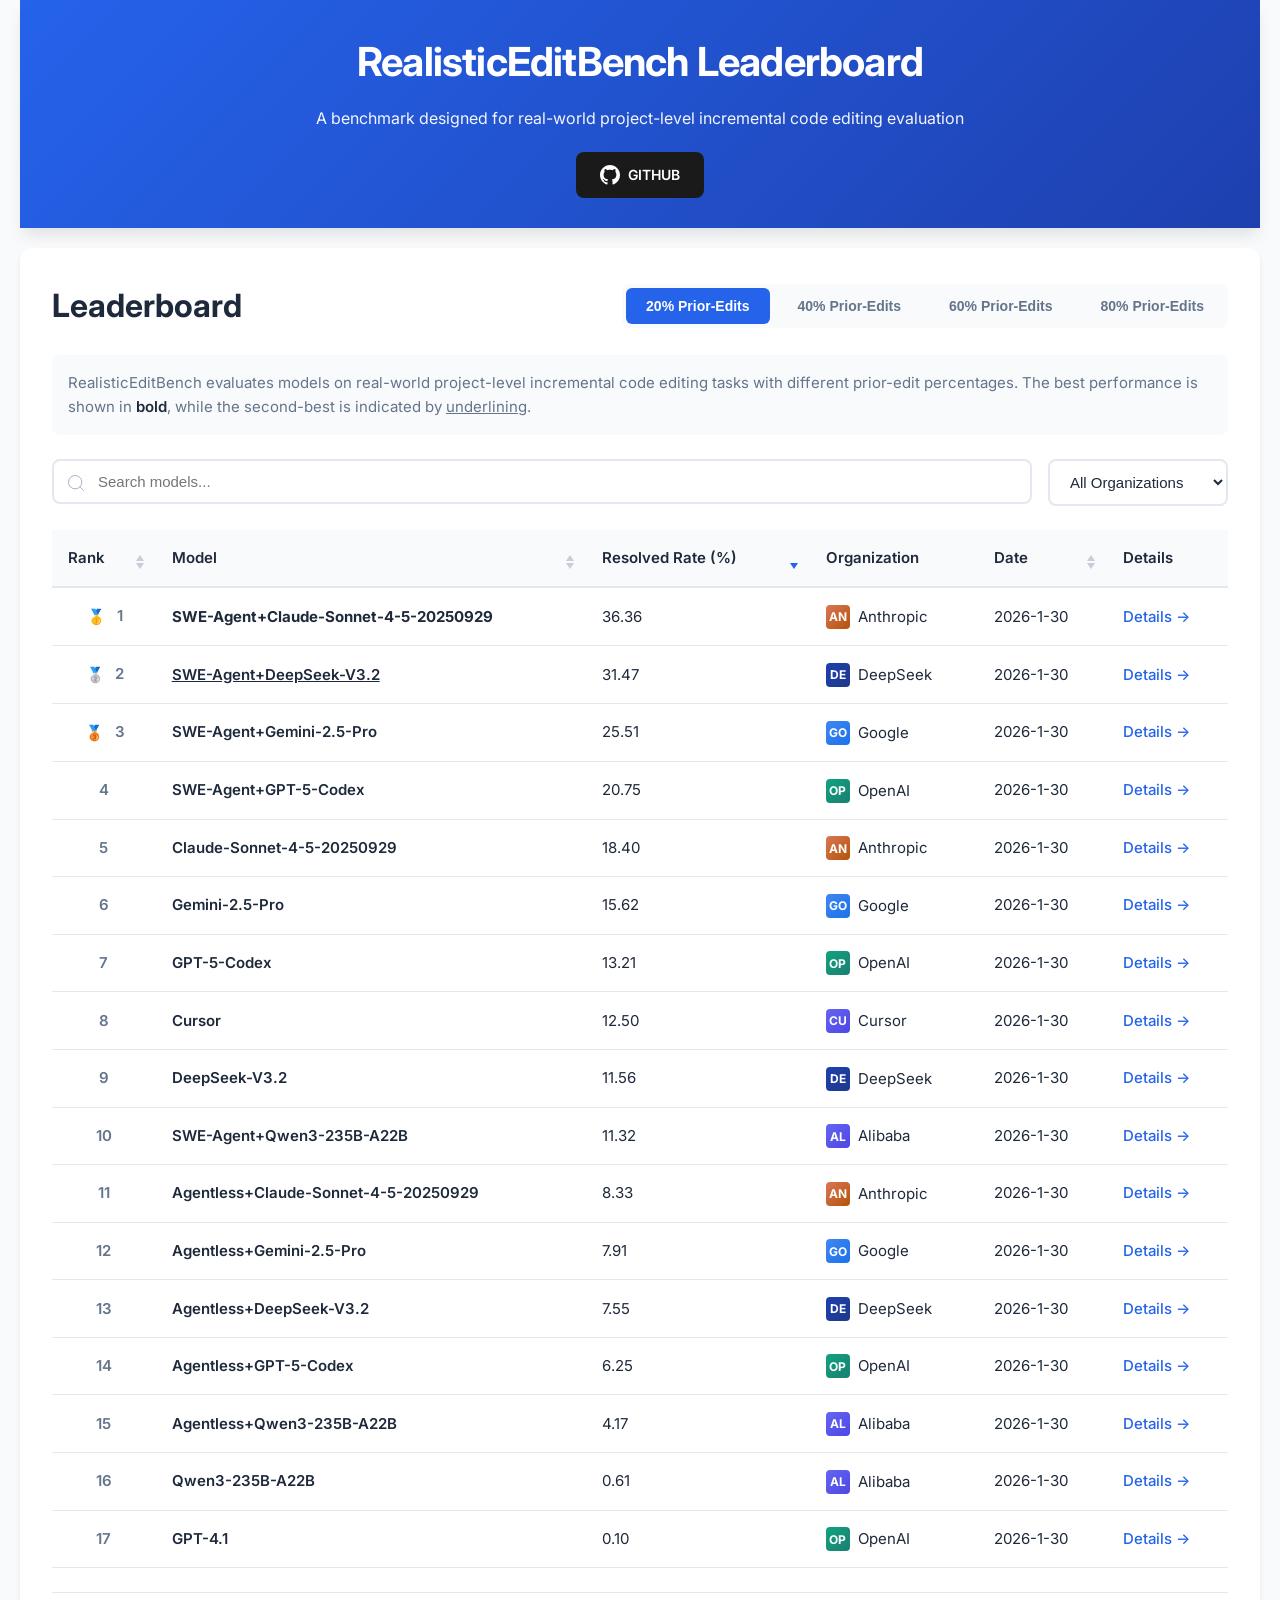
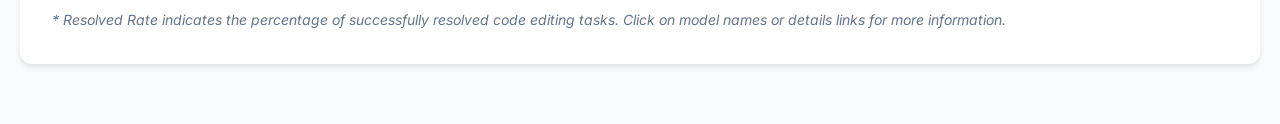
==== index.html @ db82fdba "Add initial implementation of RealisticEditBench Leaderboard - Created `data.js` for leaderboard dat" ====
<!DOCTYPE html>
<html lang="en">
<head>
    <meta charset="UTF-8">
    <meta name="viewport" content="width=device-width, initial-scale=1.0">
    <title>RealisticEditBench Leaderboard</title>
    <link rel="stylesheet" href="styles.css">
    <link rel="preconnect" href="https://fonts.googleapis.com">
    <link rel="preconnect" href="https://fonts.gstatic.com" crossorigin>
    <link href="https://fonts.googleapis.com/css2?family=Inter:wght@400;500;600;700&display=swap" rel="stylesheet">
</head>
<body>
    <div class="container">
        <!-- Header Section -->
        <header class="header">
            <div class="header-content">
                <h1 class="title">RealisticEditBench Leaderboard</h1>
                <p class="subtitle">A benchmark designed for real-world project-level incremental code editing evaluation</p>
                <div class="header-buttons">
                    <a href="https://github.com/realisticeditbench" target="_blank" class="btn btn-github">
                        <svg width="20" height="20" viewBox="0 0 24 24" fill="currentColor">
                            <path d="M12 0c-6.626 0-12 5.373-12 12 0 5.302 3.438 9.8 8.207 11.387.599.111.793-.261.793-.577v-2.234c-3.338.726-4.033-1.416-4.033-1.416-.546-1.387-1.333-1.756-1.333-1.756-1.089-.745.083-.729.083-.729 1.205.084 1.839 1.237 1.839 1.237 1.07 1.834 2.807 1.304 3.492.997.107-.775.418-1.305.762-1.604-2.665-.305-5.467-1.334-5.467-5.931 0-1.311.469-2.381 1.236-3.221-.124-.303-.535-1.524.117-3.176 0 0 1.008-.322 3.301 1.23.957-.266 1.983-.399 3.003-.404 1.02.005 2.047.138 3.006.404 2.291-1.552 3.297-1.23 3.297-1.23.653 1.653.242 2.874.118 3.176.77.84 1.235 1.911 1.235 3.221 0 4.609-2.807 5.624-5.479 5.921.43.372.823 1.102.823 2.222v3.293c0 .319.192.694.801.576 4.765-1.589 8.199-6.086 8.199-11.386 0-6.627-5.373-12-12-12z"/>
                        </svg>
                        GITHUB
                    </a>
                </div>
            </div>
        </header>

        <!-- Main Content -->
        <main class="main-content">
            <div class="leaderboard-container">
                <div class="leaderboard-header">
                    <h2>Leaderboard</h2>
                    <div class="tabs">
                        <button class="tab-btn active" data-tab="20">20% Prior-Edits</button>
                        <button class="tab-btn" data-tab="40">40% Prior-Edits</button>
                        <button class="tab-btn" data-tab="60">60% Prior-Edits</button>
                        <button class="tab-btn" data-tab="80">80% Prior-Edits</button>
                    </div>
                </div>

                <div class="leaderboard-description">
                    <p>RealisticEditBench evaluates models on real-world project-level incremental code editing tasks with different prior-edit percentages. The best performance is shown in <strong>bold</strong>, while the second-best is indicated by <u>underlining</u>.</p>
                </div>

                <div class="controls">
                    <div class="search-box">
                        <input type="text" id="searchInput" placeholder="Search models...">
                        <svg width="20" height="20" viewBox="0 0 24 24" fill="none" stroke="currentColor">
                            <circle cx="11" cy="11" r="8"></circle>
                            <path d="m21 21-4.35-4.35"></path>
                        </svg>
                    </div>
                    <div class="filter-box">
                        <select id="orgFilter">
                            <option value="all">All Organizations</option>
                        </select>
                    </div>
                </div>

                <div class="table-container">
                    <table id="leaderboardTable" class="leaderboard-table">
                        <thead>
                            <tr>
                                <th class="sortable" data-sort="rank">
                                    Rank
                                    <span class="sort-icon"></span>
                                </th>
                                <th class="sortable" data-sort="model">
                                    Model
                                    <span class="sort-icon"></span>
                                </th>
                                <th class="sortable" data-sort="resolvedRate">
                                    Resolved Rate (%)
                                    <span class="sort-icon"></span>
                                </th>
                                <th>Organization</th>
                                <th class="sortable" data-sort="date">
                                    Date
                                    <span class="sort-icon"></span>
                                </th>
                                <th>Details</th>
                            </tr>
                        </thead>
                        <tbody id="tableBody">
                            <!-- Data will be populated by JavaScript -->
                        </tbody>
                    </table>
                </div>

                <div class="table-footer">
                    <p class="note">* Resolved Rate indicates the percentage of successfully resolved code editing tasks. Click on model names or details links for more information.</p>
                </div>
            </div>
        </main>
    </div>

    <script src="data.js"></script>
    <script src="script.js"></script>
</body>
</html>
---- styles.css ----
/* Reset and Base Styles */
* {
    margin: 0;
    padding: 0;
    box-sizing: border-box;
}

:root {
    --primary-blue: #2563eb;
    --primary-blue-dark: #1e40af;
    --secondary-blue: #3b82f6;
    --bg-light: #f8fafc;
    --bg-white: #ffffff;
    --text-primary: #1e293b;
    --text-secondary: #64748b;
    --text-muted: #94a3b8;
    --border-color: #e2e8f0;
    --success-color: #10b981;
    --warning-color: #f59e0b;
    --error-color: #ef4444;
    --shadow-sm: 0 1px 2px 0 rgba(0, 0, 0, 0.05);
    --shadow-md: 0 4px 6px -1px rgba(0, 0, 0, 0.1);
    --shadow-lg: 0 10px 15px -3px rgba(0, 0, 0, 0.1);
}

body {
    font-family: 'Inter', -apple-system, BlinkMacSystemFont, 'Segoe UI', Roboto, sans-serif;
    background-color: var(--bg-light);
    color: var(--text-primary);
    line-height: 1.6;
    -webkit-font-smoothing: antialiased;
    -moz-osx-font-smoothing: grayscale;
}

.container {
    max-width: 1400px;
    margin: 0 auto;
    padding: 0 20px;
}

/* Header Styles */
.header {
    background: linear-gradient(135deg, var(--primary-blue) 0%, var(--primary-blue-dark) 100%);
    color: white;
    padding: 30px 0;
    margin-bottom: 20px;
    box-shadow: var(--shadow-lg);
}

.header-content {
    max-width: 1200px;
    margin: 0 auto;
    padding: 0 20px;
    text-align: center;
}

.title {
    font-size: 2.5rem;
    font-weight: 700;
    margin-bottom: 12px;
    letter-spacing: -0.02em;
}

.subtitle {
    font-size: 1rem;
    opacity: 0.95;
    margin-bottom: 20px;
    font-weight: 400;
}

.header-buttons {
    display: flex;
    gap: 16px;
    justify-content: center;
    flex-wrap: wrap;
}

.btn {
    display: inline-flex;
    align-items: center;
    gap: 8px;
    padding: 12px 24px;
    border-radius: 8px;
    text-decoration: none;
    font-weight: 600;
    font-size: 0.875rem;
    transition: all 0.2s;
    border: none;
    cursor: pointer;
}

.btn-github {
    background-color: #1a1a1a;
    color: white;
}

.btn-github:hover {
    background-color: #2d2d2d;
    transform: translateY(-2px);
    box-shadow: var(--shadow-md);
}

.btn-arxiv {
    background-color: #b31b1b;
    color: white;
}

.btn-arxiv:hover {
    background-color: #c92a2a;
    transform: translateY(-2px);
    box-shadow: var(--shadow-md);
}

.btn-huggingface {
    background-color: #ffd21e;
    color: #1a1a1a;
}

.btn-huggingface:hover {
    background-color: #ffd93d;
    transform: translateY(-2px);
    box-shadow: var(--shadow-md);
}

/* Main Content */
.main-content {
    /* max-width: 1200px; */
    margin: 0 auto;
    padding-bottom: 60px;
}

.leaderboard-container {
    background: var(--bg-white);
    border-radius: 12px;
    padding: 32px;
    box-shadow: var(--shadow-md);
}

.leaderboard-header {
    display: flex;
    justify-content: space-between;
    align-items: center;
    margin-bottom: 24px;
    flex-wrap: wrap;
    gap: 16px;
}

.leaderboard-header h2 {
    font-size: 2rem;
    font-weight: 700;
    color: var(--text-primary);
}

.tabs {
    display: flex;
    gap: 8px;
    background-color: var(--bg-light);
    padding: 4px;
    border-radius: 8px;
}

.tab-btn {
    padding: 10px 20px;
    border: none;
    background: transparent;
    color: var(--text-secondary);
    font-weight: 600;
    font-size: 0.875rem;
    border-radius: 6px;
    cursor: pointer;
    transition: all 0.2s;
}

.tab-btn:hover {
    color: var(--text-primary);
    background-color: rgba(37, 99, 235, 0.1);
}

.tab-btn.active {
    background-color: var(--primary-blue);
    color: white;
}

.leaderboard-description {
    margin-bottom: 24px;
    padding: 16px;
    background-color: var(--bg-light);
    border-radius: 8px;
    color: var(--text-secondary);
    font-size: 0.9375rem;
}

.leaderboard-description strong {
    color: var(--text-primary);
    font-weight: 600;
}

.leaderboard-description u {
    text-decoration: underline;
    text-decoration-color: var(--text-secondary);
}

/* Controls */
.controls {
    display: flex;
    gap: 16px;
    margin-bottom: 24px;
    flex-wrap: wrap;
}

.search-box {
    flex: 1;
    min-width: 200px;
    position: relative;
}

.search-box input {
    width: 100%;
    padding: 12px 16px 12px 44px;
    border: 2px solid var(--border-color);
    border-radius: 8px;
    font-size: 0.9375rem;
    transition: all 0.2s;
}

.search-box input:focus {
    outline: none;
    border-color: var(--primary-blue);
    box-shadow: 0 0 0 3px rgba(37, 99, 235, 0.1);
}

.search-box svg {
    position: absolute;
    left: 14px;
    top: 50%;
    transform: translateY(-50%);
    color: var(--text-muted);
    pointer-events: none;
}

.filter-box select {
    padding: 12px 16px;
    border: 2px solid var(--border-color);
    border-radius: 8px;
    font-size: 0.9375rem;
    background-color: white;
    color: var(--text-primary);
    cursor: pointer;
    transition: all 0.2s;
    min-width: 180px;
}

.filter-box select:focus {
    outline: none;
    border-color: var(--primary-blue);
    box-shadow: 0 0 0 3px rgba(37, 99, 235, 0.1);
}

/* Table Styles */
.table-container {
    overflow-x: auto;
    margin-bottom: 24px;
}

.leaderboard-table {
    width: 100%;
    border-collapse: collapse;
    font-size: 0.9375rem;
}

.leaderboard-table thead {
    background-color: var(--bg-light);
}

.leaderboard-table th {
    padding: 16px;
    text-align: left;
    font-weight: 600;
    color: var(--text-primary);
    border-bottom: 2px solid var(--border-color);
    white-space: nowrap;
}

.leaderboard-table th.sortable {
    cursor: pointer;
    user-select: none;
    position: relative;
    padding-right: 32px;
}

.leaderboard-table th.sortable:hover {
    background-color: rgba(37, 99, 235, 0.05);
}

.sort-icon {
    position: absolute;
    right: 12px;
    top: 50%;
    transform: translateY(-50%);
    width: 0;
    height: 0;
    border-left: 4px solid transparent;
    border-right: 4px solid transparent;
    border-bottom: 6px solid var(--text-muted);
    opacity: 0.5;
}

.sort-icon::after {
    content: '';
    position: absolute;
    top: 8px;
    left: -4px;
    width: 0;
    height: 0;
    border-left: 4px solid transparent;
    border-right: 4px solid transparent;
    border-top: 6px solid var(--text-muted);
}

.sort-icon.asc {
    border-bottom-color: var(--primary-blue);
    opacity: 1;
}

.sort-icon.asc::after {
    opacity: 0.3;
}

.sort-icon.desc {
    border-top-color: var(--primary-blue);
    opacity: 1;
}

.sort-icon.desc {
    border-bottom-color: transparent;
}

.sort-icon.desc::after {
    border-top-color: var(--primary-blue);
    opacity: 1;
}

.leaderboard-table tbody tr {
    border-bottom: 1px solid var(--border-color);
    transition: background-color 0.2s;
}

.leaderboard-table tbody tr:hover {
    background-color: var(--bg-light);
}

.leaderboard-table td {
    padding: 16px;
    color: var(--text-primary);
}

.leaderboard-table td.rank-cell {
    font-weight: 600;
    color: var(--text-secondary);
    text-align: center;
}

.rank-medal {
    display: inline-block;
    width: 24px;
    height: 24px;
    margin-right: 8px;
    vertical-align: middle;
}

.rank-medal.gold {
    color: #fbbf24;
}

.rank-medal.silver {
    color: #9ca3af;
}

.rank-medal.bronze {
    color: #d97706;
}

.verified-badge {
    display: inline-block;
    width: 16px;
    height: 16px;
    margin-left: 8px;
    vertical-align: middle;
    color: var(--success-color);
}

.model-name {
    font-weight: 600;
    color: var(--text-primary);
}

.model-name.best {
    font-weight: 700;
}

.model-name.second-best {
    text-decoration: underline;
    text-decoration-color: var(--text-primary);
}

.org-logo {
    display: inline-flex;
    align-items: center;
    gap: 8px;
}

.org-icon {
    width: 24px;
    height: 24px;
    border-radius: 4px;
    display: inline-flex;
    align-items: center;
    justify-content: center;
    font-weight: 700;
    font-size: 0.75rem;
    color: white;
}

.org-icon.openai {
    background: linear-gradient(135deg, #10a37f 0%, #1a7f72 100%);
}

.org-icon.anthropic {
    background: linear-gradient(135deg, #d97757 0%, #b45309 100%);
}

.org-icon.google {
    background: linear-gradient(135deg, #4285f4 0%, #1a73e8 100%);
}

.org-icon.meta {
    background: linear-gradient(135deg, #1877f2 0%, #0d47a1 100%);
}

.org-icon.deepseek {
    background: linear-gradient(135deg, #1e40af 0%, #1e3a8a 100%);
}

.org-icon.other {
    background: linear-gradient(135deg, #6366f1 0%, #4f46e5 100%);
}

.details-link {
    color: var(--primary-blue);
    text-decoration: none;
    font-weight: 500;
    transition: color 0.2s;
}

.details-link:hover {
    color: var(--primary-blue-dark);
    text-decoration: underline;
}

.table-footer {
    margin-top: 24px;
    padding-top: 16px;
    border-top: 1px solid var(--border-color);
}

.note {
    font-size: 0.875rem;
    color: var(--text-secondary);
    font-style: italic;
}

/* Responsive Design */
@media (max-width: 768px) {
    .title {
        font-size: 2rem;
    }

    .subtitle {
        font-size: 0.9375rem;
    }

    .leaderboard-container {
        padding: 20px;
    }

    .leaderboard-header {
        flex-direction: column;
        align-items: flex-start;
    }

    .tabs {
        width: 100%;
    }

    .tab-btn {
        flex: 1;
    }

    .controls {
        flex-direction: column;
    }

    .search-box,
    .filter-box {
        width: 100%;
    }

    .leaderboard-table {
        font-size: 0.875rem;
    }

    .leaderboard-table th,
    .leaderboard-table td {
        padding: 12px 8px;
    }
}

/* Loading State */
.loading {
    text-align: center;
    padding: 40px;
    color: var(--text-secondary);
}

/* Empty State */
.empty-state {
    text-align: center;
    padding: 60px 20px;
    color: var(--text-secondary);
}

.empty-state svg {
    width: 64px;
    height: 64px;
    margin-bottom: 16px;
    opacity: 0.5;
}
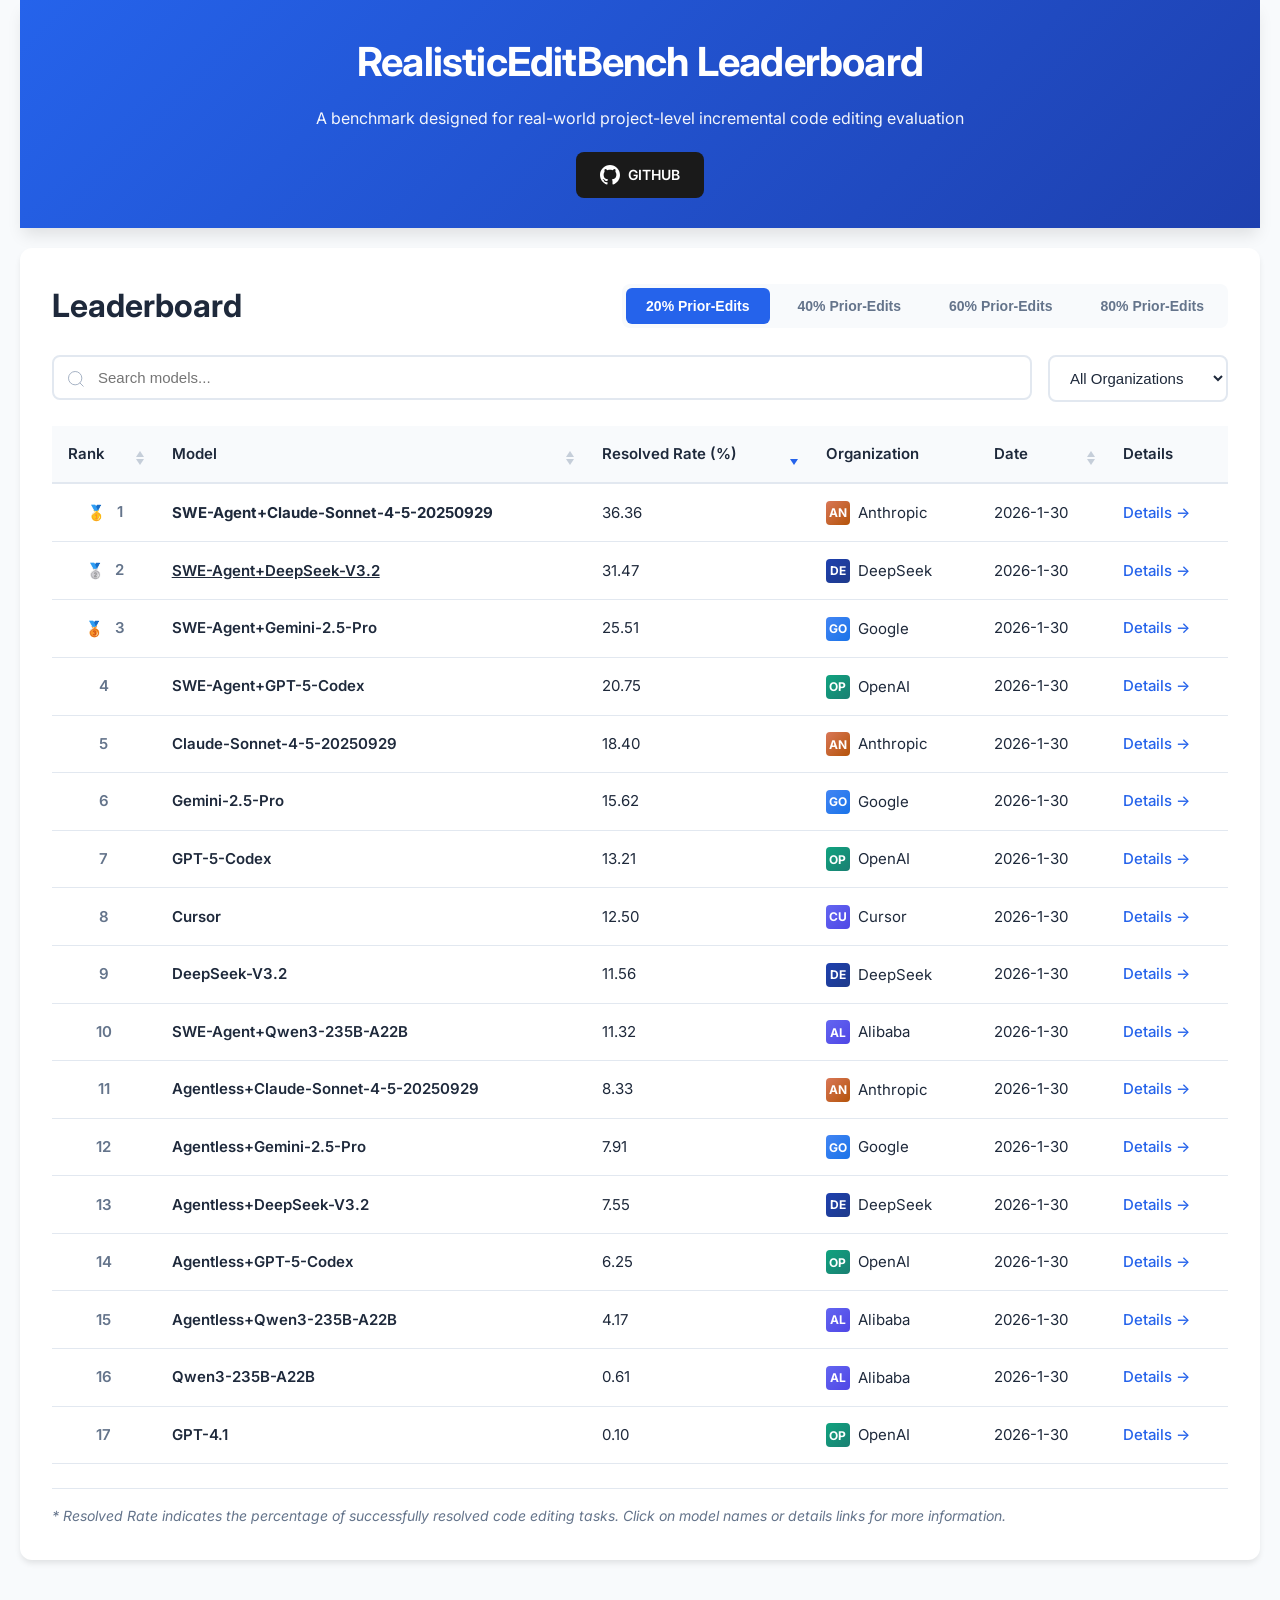
==== commit b8884671: "Update GitHub link" ====
--- a/index.html
+++ b/index.html
@@ -17,7 +17,7 @@
                 <h1 class="title">RealisticEditBench Leaderboard</h1>
                 <p class="subtitle">A benchmark designed for real-world project-level incremental code editing evaluation</p>
                 <div class="header-buttons">
-                    <a href="https://github.com/realisticeditbench" target="_blank" class="btn btn-github">
+                    <a href="https://github.com/Anonymity-hub/RealisticEditBench" target="_blank" class="btn btn-github">
                         <svg width="20" height="20" viewBox="0 0 24 24" fill="currentColor">
                             <path d="M12 0c-6.626 0-12 5.373-12 12 0 5.302 3.438 9.8 8.207 11.387.599.111.793-.261.793-.577v-2.234c-3.338.726-4.033-1.416-4.033-1.416-.546-1.387-1.333-1.756-1.333-1.756-1.089-.745.083-.729.083-.729 1.205.084 1.839 1.237 1.839 1.237 1.07 1.834 2.807 1.304 3.492.997.107-.775.418-1.305.762-1.604-2.665-.305-5.467-1.334-5.467-5.931 0-1.311.469-2.381 1.236-3.221-.124-.303-.535-1.524.117-3.176 0 0 1.008-.322 3.301 1.23.957-.266 1.983-.399 3.003-.404 1.02.005 2.047.138 3.006.404 2.291-1.552 3.297-1.23 3.297-1.23.653 1.653.242 2.874.118 3.176.77.84 1.235 1.911 1.235 3.221 0 4.609-2.807 5.624-5.479 5.921.43.372.823 1.102.823 2.222v3.293c0 .319.192.694.801.576 4.765-1.589 8.199-6.086 8.199-11.386 0-6.627-5.373-12-12-12z"/>
                         </svg>
@@ -40,9 +40,9 @@
                     </div>
                 </div>
 
-                <div class="leaderboard-description">
+                <!-- <div class="leaderboard-description">
                     <p>RealisticEditBench evaluates models on real-world project-level incremental code editing tasks with different prior-edit percentages. The best performance is shown in <strong>bold</strong>, while the second-best is indicated by <u>underlining</u>.</p>
-                </div>
+                </div> -->
 
                 <div class="controls">
                     <div class="search-box">
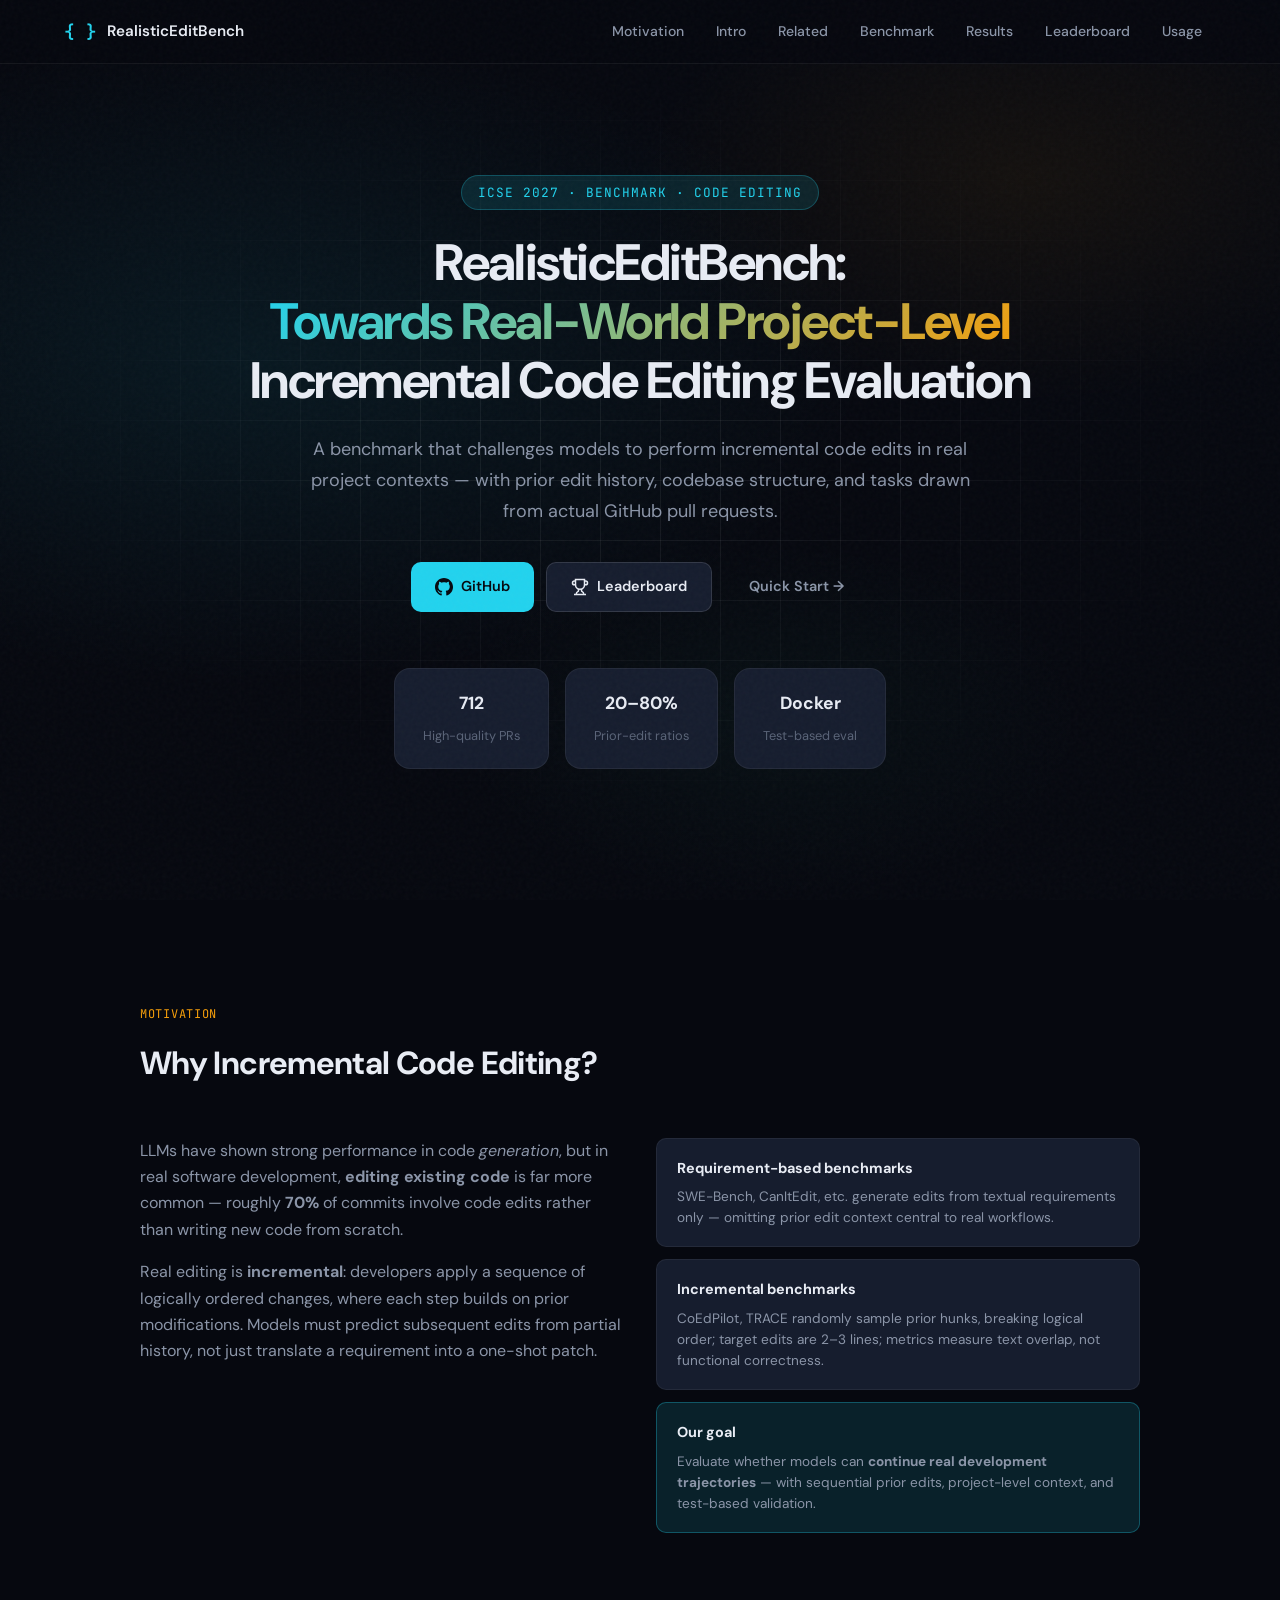
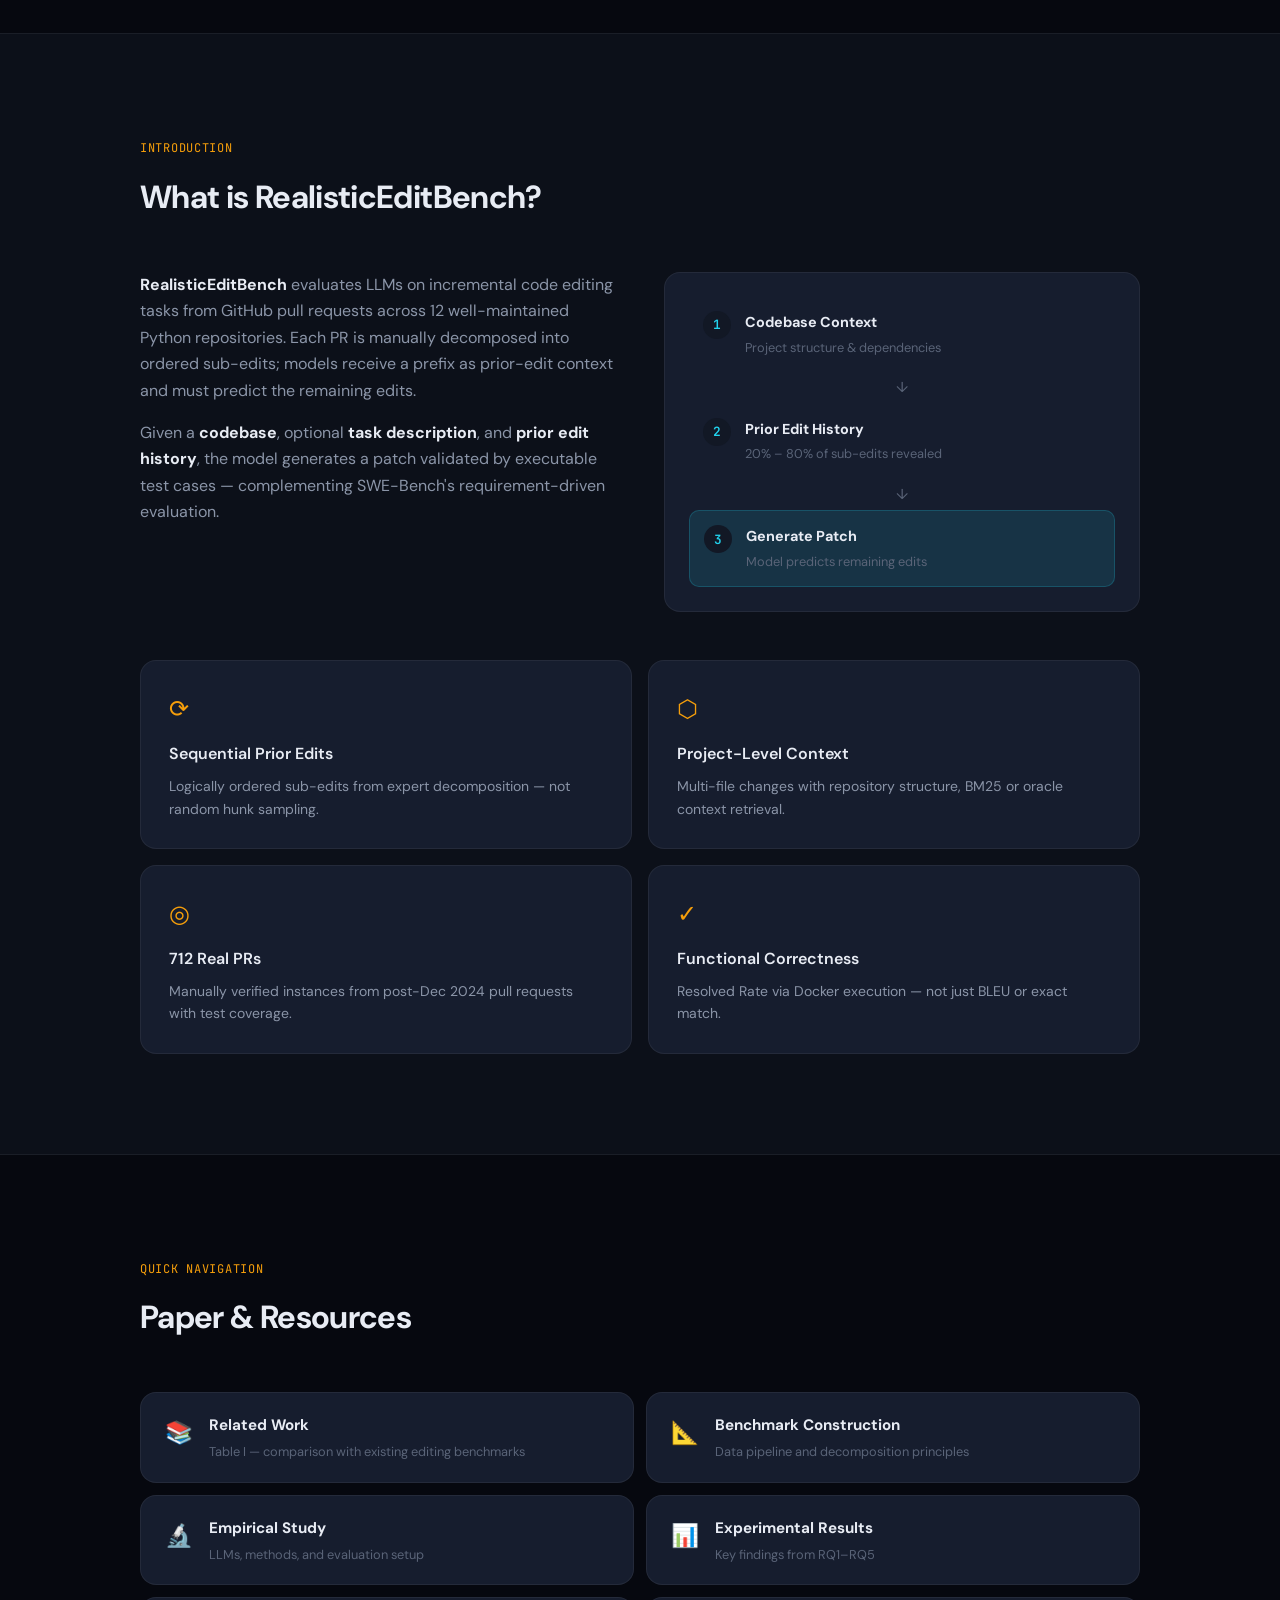
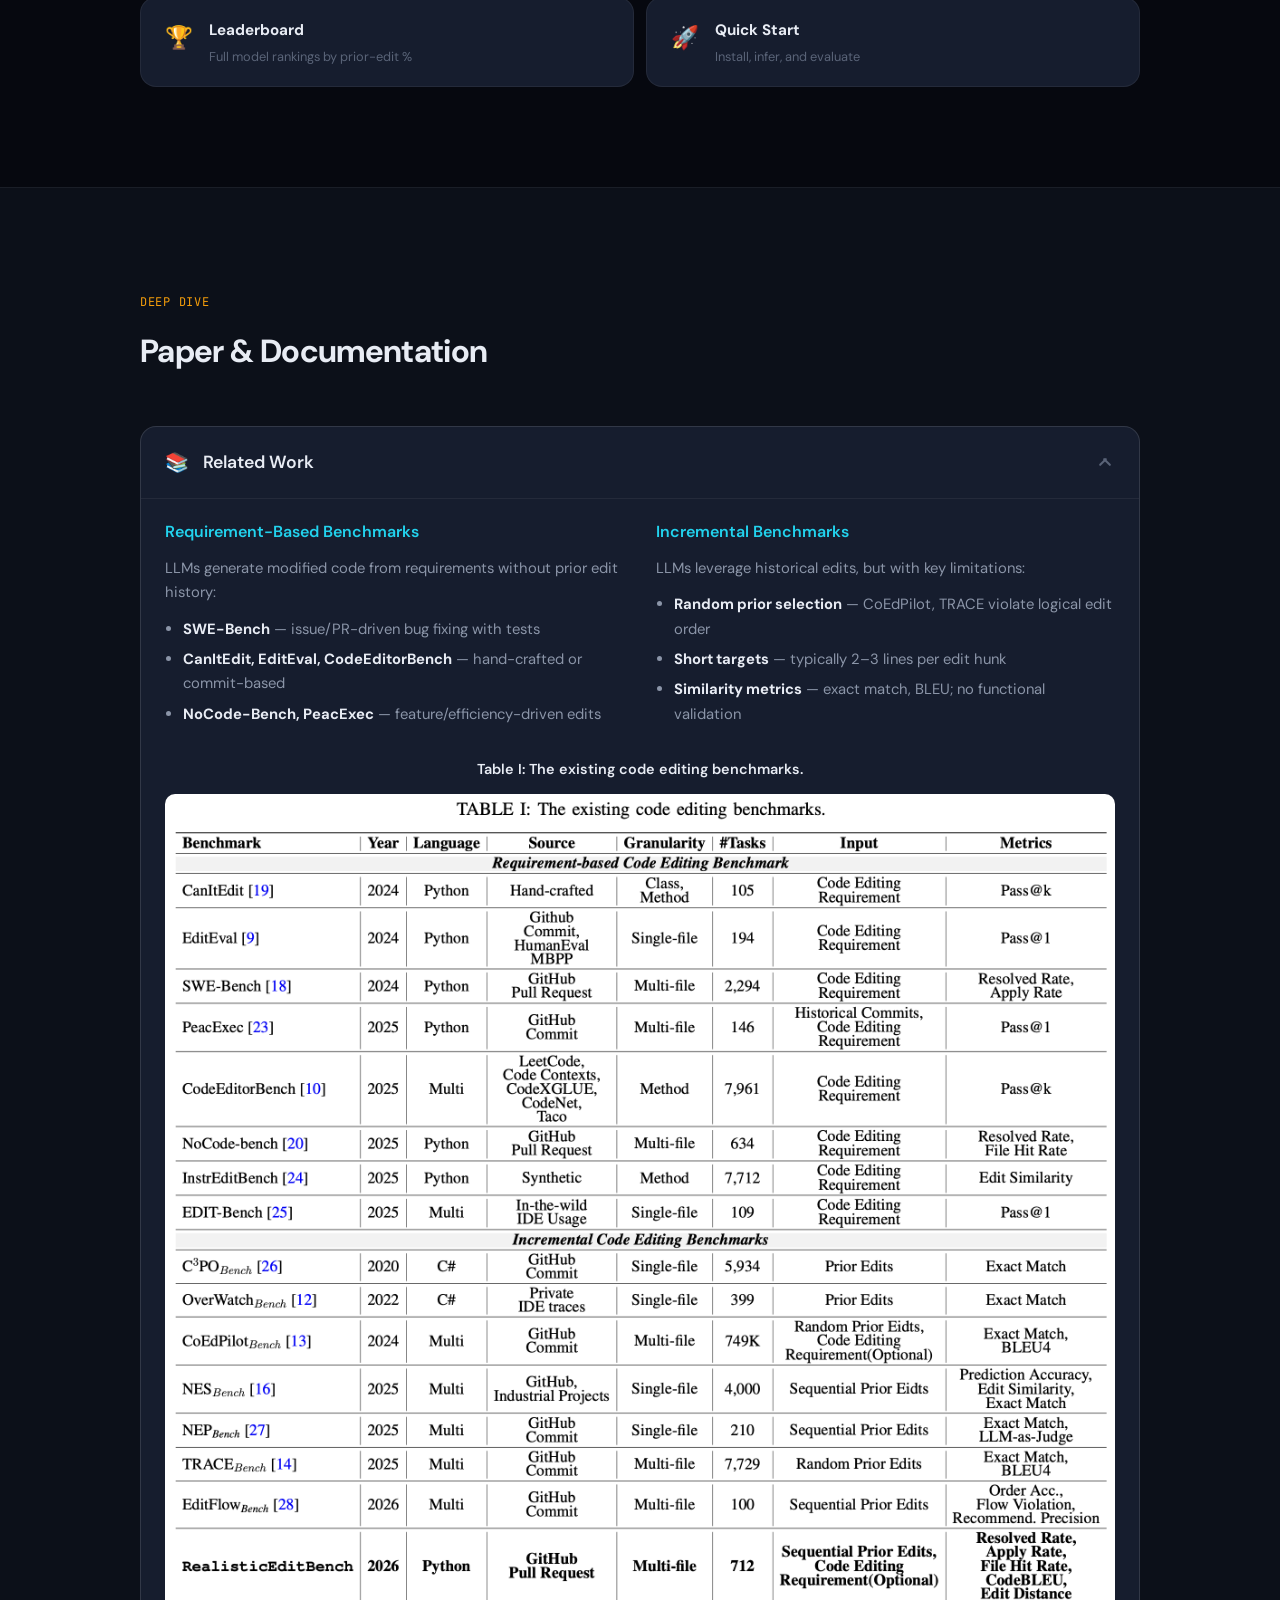
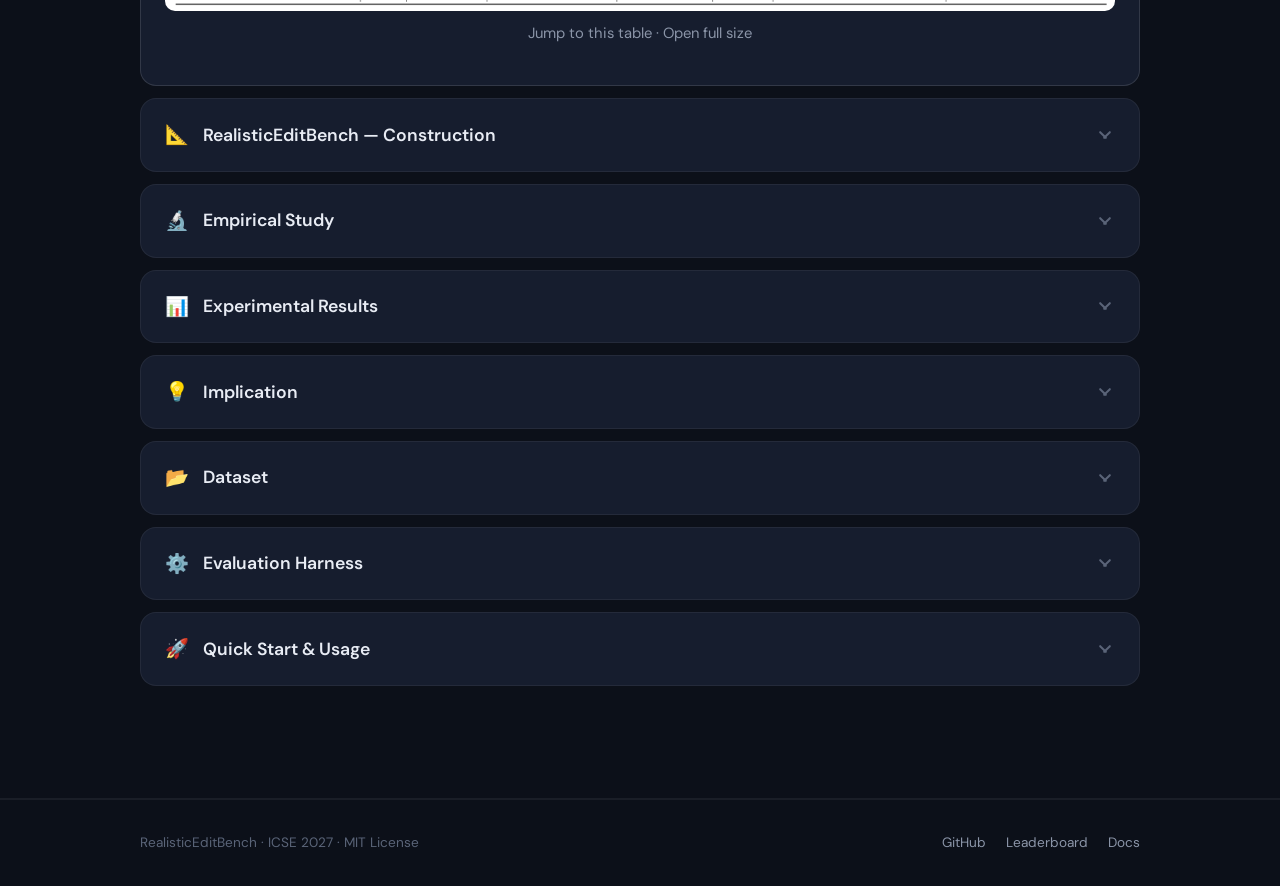
==== commit fbede566: "RealisticEditBench project website." ====
--- a/index.html
+++ b/index.html
@@ -3,100 +3,516 @@
 <head>
     <meta charset="UTF-8">
     <meta name="viewport" content="width=device-width, initial-scale=1.0">
-    <title>RealisticEditBench Leaderboard</title>
-    <link rel="stylesheet" href="styles.css">
+    <title>RealisticEditBench — Project-Level Incremental Code Editing</title>
+    <meta name="description" content="A benchmark for evaluating LLMs on real-world project-level incremental code editing tasks from GitHub pull requests.">
+    <link rel="stylesheet" href="styles.css?v=2">
     <link rel="preconnect" href="https://fonts.googleapis.com">
     <link rel="preconnect" href="https://fonts.gstatic.com" crossorigin>
-    <link href="https://fonts.googleapis.com/css2?family=Inter:wght@400;500;600;700&display=swap" rel="stylesheet">
+    <link href="https://fonts.googleapis.com/css2?family=DM+Sans:ital,opsz,wght@0,9..40,400;0,9..40,500;0,9..40,600;0,9..40,700;1,9..40,400&family=JetBrains+Mono:wght@400;500;600&display=swap" rel="stylesheet">
 </head>
 <body>
-    <div class="container">
-        <!-- Header Section -->
-        <header class="header">
-            <div class="header-content">
-                <h1 class="title">RealisticEditBench Leaderboard</h1>
-                <p class="subtitle">A benchmark designed for real-world project-level incremental code editing evaluation</p>
-                <div class="header-buttons">
-                    <a href="https://github.com/Anonymity-hub/RealisticEditBench" target="_blank" class="btn btn-github">
-                        <svg width="20" height="20" viewBox="0 0 24 24" fill="currentColor">
-                            <path d="M12 0c-6.626 0-12 5.373-12 12 0 5.302 3.438 9.8 8.207 11.387.599.111.793-.261.793-.577v-2.234c-3.338.726-4.033-1.416-4.033-1.416-.546-1.387-1.333-1.756-1.333-1.756-1.089-.745.083-.729.083-.729 1.205.084 1.839 1.237 1.839 1.237 1.07 1.834 2.807 1.304 3.492.997.107-.775.418-1.305.762-1.604-2.665-.305-5.467-1.334-5.467-5.931 0-1.311.469-2.381 1.236-3.221-.124-.303-.535-1.524.117-3.176 0 0 1.008-.322 3.301 1.23.957-.266 1.983-.399 3.003-.404 1.02.005 2.047.138 3.006.404 2.291-1.552 3.297-1.23 3.297-1.23.653 1.653.242 2.874.118 3.176.77.84 1.235 1.911 1.235 3.221 0 4.609-2.807 5.624-5.479 5.921.43.372.823 1.102.823 2.222v3.293c0 .319.192.694.801.576 4.765-1.589 8.199-6.086 8.199-11.386 0-6.627-5.373-12-12-12z"/>
-                        </svg>
-                        GITHUB
+    <div class="grain" aria-hidden="true"></div>
+
+    <nav class="site-nav" id="siteNav">
+        <div class="nav-inner">
+            <a href="#hero" class="nav-brand">
+                <span class="brand-icon">{ }</span>
+                <span class="brand-text">RealisticEditBench</span>
+            </a>
+            <button class="nav-toggle" id="navToggle" aria-label="Toggle navigation" aria-expanded="false">
+                <span></span><span></span><span></span>
+            </button>
+            <ul class="nav-links" id="navLinks">
+                <li><a href="#motivation">Motivation</a></li>
+                <li><a href="#introduction">Intro</a></li>
+                <li><a href="#related-work-table">Related</a></li>
+                <li><a href="#benchmark">Benchmark</a></li>
+                <li><a href="#results">Results</a></li>
+                <li><a href="leaderboard.html">Leaderboard</a></li>
+                <li><a href="#usage">Usage</a></li>
+            </ul>
+        </div>
+    </nav>
+
+    <header class="hero" id="hero">
+        <div class="hero-mesh" aria-hidden="true"></div>
+        <div class="hero-content">
+            <p class="hero-eyebrow">ICSE 2027 · Benchmark · Code Editing</p>
+            <h1 class="hero-title">
+                RealisticEditBench:<br>
+                <span class="hero-title-accent">Towards Real-World Project-Level</span><br>
+                Incremental Code Editing Evaluation
+            </h1>
+            <p class="hero-desc">
+                A benchmark that challenges models to perform incremental code edits
+                in real project contexts — with prior edit history, codebase structure,
+                and tasks drawn from actual GitHub pull requests.
+            </p>
+            <div class="hero-actions">
+                <a href="https://github.com/Anonymity-hub/RealisticEditBench" target="_blank" rel="noopener" class="btn btn-primary">
+                    <svg width="18" height="18" viewBox="0 0 24 24" fill="currentColor" aria-hidden="true"><path d="M12 0c-6.626 0-12 5.373-12 12 0 5.302 3.438 9.8 8.207 11.387.599.111.793-.261.793-.577v-2.234c-3.338.726-4.033-1.416-4.033-1.416-.546-1.387-1.333-1.756-1.333-1.756-1.089-.745.083-.729.083-.729 1.205.084 1.839 1.237 1.839 1.237 1.07 1.834 2.807 1.304 3.492.997.107-.775.418-1.305.762-1.604-2.665-.305-5.467-1.334-5.467-5.931 0-1.311.469-2.381 1.236-3.221-.124-.303-.535-1.524.117-3.176 0 0 1.008-.322 3.301 1.23.957-.266 1.983-.399 3.003-.404 1.02.005 2.047.138 3.006.404 2.291-1.552 3.297-1.23 3.297-1.23.653 1.653.242 2.874.118 3.176.77.84 1.235 1.911 1.235 3.221 0 4.609-2.807 5.624-5.479 5.921.43.372.823 1.102.823 2.222v3.293c0 .319.192.694.801.576 4.765-1.589 8.199-6.086 8.199-11.386 0-6.627-5.373-12-12-12z"/></svg>
+                    GitHub
+                </a>
+                <a href="leaderboard.html" class="btn btn-secondary">
+                    <svg width="18" height="18" viewBox="0 0 24 24" fill="none" stroke="currentColor" stroke-width="2" aria-hidden="true"><path d="M6 9H4.5a2.5 2.5 0 0 1 0-5H6"/><path d="M18 9h1.5a2.5 2.5 0 0 0 0-5H18"/><path d="M4 22h16"/><path d="M10 14.66V17c0 .55-.47.98-.97 1.21C7.85 18.75 7 20.24 7 22"/><path d="M14 14.66V17c0 .55.47.98.97 1.21C16.15 18.75 17 20.24 17 22"/><path d="M18 2H6v7a6 6 0 0 0 12 0V2Z"/></svg>
+                    Leaderboard
+                </a>
+                <a href="#usage" class="btn btn-ghost">Quick Start →</a>
+            </div>
+            <div class="hero-stats">
+                <div class="stat-card">
+                    <span class="stat-value">712</span>
+                    <span class="stat-label">High-quality PRs</span>
+                </div>
+                <div class="stat-card">
+                    <span class="stat-value">20–80%</span>
+                    <span class="stat-label">Prior-edit ratios</span>
+                </div>
+                <div class="stat-card">
+                    <span class="stat-value">Docker</span>
+                    <span class="stat-label">Test-based eval</span>
+                </div>
+            </div>
+        </div>
+    </header>
+
+    <main>
+        <!-- Motivation -->
+        <section class="section" id="motivation">
+            <div class="section-inner">
+                <div class="section-header">
+                    <span class="section-tag">Motivation</span>
+                    <h2>Why Incremental Code Editing?</h2>
+                </div>
+                <div class="motivation-grid">
+                    <div class="motivation-text">
+                        <p>
+                            LLMs have shown strong performance in code <em>generation</em>, but in real software
+                            development, <strong>editing existing code</strong> is far more common — roughly
+                            <strong>70%</strong> of commits involve code edits rather than writing new code from scratch.
+                        </p>
+                        <p>
+                            Real editing is <strong>incremental</strong>: developers apply a sequence of logically
+                            ordered changes, where each step builds on prior modifications. Models must predict
+                            subsequent edits from partial history, not just translate a requirement into a one-shot patch.
+                        </p>
+                    </div>
+                    <div class="gap-cards">
+                        <div class="gap-card">
+                            <h3>Requirement-based benchmarks</h3>
+                            <p>SWE-Bench, CanItEdit, etc. generate edits from textual requirements only — omitting prior edit context central to real workflows.</p>
+                        </div>
+                        <div class="gap-card">
+                            <h3>Incremental benchmarks</h3>
+                            <p>CoEdPilot, TRACE randomly sample prior hunks, breaking logical order; target edits are 2–3 lines; metrics measure text overlap, not functional correctness.</p>
+                        </div>
+                        <div class="gap-card highlight">
+                            <h3>Our goal</h3>
+                            <p>Evaluate whether models can <strong>continue real development trajectories</strong> — with sequential prior edits, project-level context, and test-based validation.</p>
+                        </div>
+                    </div>
+                </div>
+            </div>
+        </section>
+
+        <!-- Introduction -->
+        <section class="section section-alt" id="introduction">
+            <div class="section-inner">
+                <div class="section-header">
+                    <span class="section-tag">Introduction</span>
+                    <h2>What is RealisticEditBench?</h2>
+                </div>
+                <div class="intro-grid">
+                    <div class="intro-text">
+                        <p>
+                            <strong>RealisticEditBench</strong> evaluates LLMs on incremental code editing tasks
+                            from GitHub pull requests across 12 well-maintained Python repositories.
+                            Each PR is manually decomposed into ordered sub-edits; models receive a prefix
+                            as prior-edit context and must predict the remaining edits.
+                        </p>
+                        <p>
+                            Given a <strong>codebase</strong>, optional <strong>task description</strong>,
+                            and <strong>prior edit history</strong>, the model generates a patch validated
+                            by executable test cases — complementing SWE-Bench's requirement-driven evaluation.
+                        </p>
+                    </div>
+                    <div class="intro-visual">
+                        <div class="code-flow">
+                            <div class="flow-step">
+                                <span class="flow-num">1</span>
+                                <div>
+                                    <strong>Codebase Context</strong>
+                                    <p>Project structure &amp; dependencies</p>
+                                </div>
+                            </div>
+                            <div class="flow-arrow">↓</div>
+                            <div class="flow-step">
+                                <span class="flow-num">2</span>
+                                <div>
+                                    <strong>Prior Edit History</strong>
+                                    <p>20% – 80% of sub-edits revealed</p>
+                                </div>
+                            </div>
+                            <div class="flow-arrow">↓</div>
+                            <div class="flow-step highlight">
+                                <span class="flow-num">3</span>
+                                <div>
+                                    <strong>Generate Patch</strong>
+                                    <p>Model predicts remaining edits</p>
+                                </div>
+                            </div>
+                        </div>
+                    </div>
+                </div>
+                <div class="feature-bento">
+                    <article class="bento-card">
+                        <div class="bento-icon">⟳</div>
+                        <h3>Sequential Prior Edits</h3>
+                        <p>Logically ordered sub-edits from expert decomposition — not random hunk sampling.</p>
+                    </article>
+                    <article class="bento-card">
+                        <div class="bento-icon">⬡</div>
+                        <h3>Project-Level Context</h3>
+                        <p>Multi-file changes with repository structure, BM25 or oracle context retrieval.</p>
+                    </article>
+                    <article class="bento-card">
+                        <div class="bento-icon">◎</div>
+                        <h3>712 Real PRs</h3>
+                        <p>Manually verified instances from post-Dec 2024 pull requests with test coverage.</p>
+                    </article>
+                    <article class="bento-card">
+                        <div class="bento-icon">✓</div>
+                        <h3>Functional Correctness</h3>
+                        <p>Resolved Rate via Docker execution — not just BLEU or exact match.</p>
+                    </article>
+                </div>
+            </div>
+        </section>
+
+        <!-- Quick Navigation -->
+        <section class="section" id="navigation">
+            <div class="section-inner">
+                <div class="section-header">
+                    <span class="section-tag">Quick Navigation</span>
+                    <h2>Paper &amp; Resources</h2>
+                </div>
+                <div class="nav-map">
+                    <a href="#related-work-table" class="nav-map-item">
+                        <span class="nav-map-icon">📚</span>
+                        <div><strong>Related Work</strong><p>Table I — comparison with existing editing benchmarks</p></div>
                     </a>
-                </div>
-            </div>
-        </header>
-
-        <!-- Main Content -->
-        <main class="main-content">
-            <div class="leaderboard-container">
-                <div class="leaderboard-header">
-                    <h2>Leaderboard</h2>
-                    <div class="tabs">
-                        <button class="tab-btn active" data-tab="20">20% Prior-Edits</button>
-                        <button class="tab-btn" data-tab="40">40% Prior-Edits</button>
-                        <button class="tab-btn" data-tab="60">60% Prior-Edits</button>
-                        <button class="tab-btn" data-tab="80">80% Prior-Edits</button>
-                    </div>
-                </div>
-
-                <!-- <div class="leaderboard-description">
-                    <p>RealisticEditBench evaluates models on real-world project-level incremental code editing tasks with different prior-edit percentages. The best performance is shown in <strong>bold</strong>, while the second-best is indicated by <u>underlining</u>.</p>
-                </div> -->
-
-                <div class="controls">
-                    <div class="search-box">
-                        <input type="text" id="searchInput" placeholder="Search models...">
-                        <svg width="20" height="20" viewBox="0 0 24 24" fill="none" stroke="currentColor">
-                            <circle cx="11" cy="11" r="8"></circle>
-                            <path d="m21 21-4.35-4.35"></path>
-                        </svg>
-                    </div>
-                    <div class="filter-box">
-                        <select id="orgFilter">
-                            <option value="all">All Organizations</option>
-                        </select>
-                    </div>
-                </div>
-
-                <div class="table-container">
-                    <table id="leaderboardTable" class="leaderboard-table">
-                        <thead>
-                            <tr>
-                                <th class="sortable" data-sort="rank">
-                                    Rank
-                                    <span class="sort-icon"></span>
-                                </th>
-                                <th class="sortable" data-sort="model">
-                                    Model
-                                    <span class="sort-icon"></span>
-                                </th>
-                                <th class="sortable" data-sort="resolvedRate">
-                                    Resolved Rate (%)
-                                    <span class="sort-icon"></span>
-                                </th>
-                                <th>Organization</th>
-                                <th class="sortable" data-sort="date">
-                                    Date
-                                    <span class="sort-icon"></span>
-                                </th>
-                                <th>Details</th>
-                            </tr>
-                        </thead>
-                        <tbody id="tableBody">
-                            <!-- Data will be populated by JavaScript -->
-                        </tbody>
-                    </table>
-                </div>
-
-                <div class="table-footer">
-                    <p class="note">* Resolved Rate indicates the percentage of successfully resolved code editing tasks. Click on model names or details links for more information.</p>
-                </div>
-            </div>
-        </main>
-    </div>
-
-    <script src="data.js"></script>
-    <script src="script.js"></script>
+                    <a href="#benchmark" class="nav-map-item">
+                        <span class="nav-map-icon">📐</span>
+                        <div><strong>Benchmark Construction</strong><p>Data pipeline and decomposition principles</p></div>
+                    </a>
+                    <a href="#empirical-study" class="nav-map-item">
+                        <span class="nav-map-icon">🔬</span>
+                        <div><strong>Empirical Study</strong><p>LLMs, methods, and evaluation setup</p></div>
+                    </a>
+                    <a href="#results" class="nav-map-item">
+                        <span class="nav-map-icon">📊</span>
+                        <div><strong>Experimental Results</strong><p>Key findings from RQ1–RQ5</p></div>
+                    </a>
+                    <a href="leaderboard.html" class="nav-map-item">
+                        <span class="nav-map-icon">🏆</span>
+                        <div><strong>Leaderboard</strong><p>Full model rankings by prior-edit %</p></div>
+                    </a>
+                    <a href="#usage" class="nav-map-item">
+                        <span class="nav-map-icon">🚀</span>
+                        <div><strong>Quick Start</strong><p>Install, infer, and evaluate</p></div>
+                    </a>
+                </div>
+            </div>
+        </section>
+
+        <!-- Paper chapters + practical sections -->
+        <section class="section section-alt" id="details">
+            <div class="section-inner">
+                <div class="section-header">
+                    <span class="section-tag">Deep Dive</span>
+                    <h2>Paper &amp; Documentation</h2>
+                </div>
+
+                <!-- II. Related Work -->
+                <details class="detail-panel" id="related-work" open>
+                    <summary class="detail-summary">
+                        <span class="detail-icon">📚</span>
+                        <span class="detail-title">Related Work</span>
+                        <span class="detail-chevron"></span>
+                    </summary>
+                    <div class="detail-content">
+                        <div class="two-col-text">
+                            <div>
+                                <h3>Requirement-Based Benchmarks</h3>
+                                <p>LLMs generate modified code from requirements without prior edit history:</p>
+                                <ul>
+                                    <li><strong>SWE-Bench</strong> — issue/PR-driven bug fixing with tests</li>
+                                    <li><strong>CanItEdit, EditEval, CodeEditorBench</strong> — hand-crafted or commit-based</li>
+                                    <li><strong>NoCode-Bench, PeacExec</strong> — feature/efficiency-driven edits</li>
+                                </ul>
+                            </div>
+                            <div>
+                                <h3>Incremental Benchmarks</h3>
+                                <p>LLMs leverage historical edits, but with key limitations:</p>
+                                <ul>
+                                    <li><strong>Random prior selection</strong> — CoEdPilot, TRACE violate logical edit order</li>
+                                    <li><strong>Short targets</strong> — typically 2–3 lines per edit hunk</li>
+                                    <li><strong>Similarity metrics</strong> — exact match, BLEU; no functional validation</li>
+                                </ul>
+                            </div>
+                        </div>
+
+                        <figure class="paper-figure" id="related-work-table">
+                            <figcaption>Table I: The existing code editing benchmarks.</figcaption>
+                            <a href="assets/related_work_table.png" target="_blank" rel="noopener" class="paper-figure-link" title="Open full-size table">
+                                <img
+                                    src="assets/related_work_table.png"
+                                    alt="Table I comparing requirement-based and incremental code editing benchmarks including RealisticEditBench"
+                                    loading="lazy"
+                                    width="1200"
+                                    height="680"
+                                >
+                            </a>
+                            <p class="paper-figure-note">
+                                <a href="#related-work-table">Jump to this table</a>
+                                ·
+                                <a href="assets/related_work_table.png" target="_blank" rel="noopener">Open full size</a>
+                            </p>
+                        </figure>
+                    </div>
+                </details>
+
+                <!-- III. RealisticEditBench -->
+                <details class="detail-panel" id="benchmark">
+                    <summary class="detail-summary">
+                        <span class="detail-icon">📐</span>
+                        <span class="detail-title">RealisticEditBench — Construction</span>
+                        <span class="detail-chevron"></span>
+                    </summary>
+                    <div class="detail-content">
+                        <h3>Data Collection Pipeline</h3>
+                        <div class="pipeline-steps">
+                            <div class="pipeline-step"><span class="pipeline-label">Crawl</span><p>9,384 PRs from 12 SWE-Bench repos</p></div>
+                            <div class="pipeline-arrow">→</div>
+                            <div class="pipeline-step"><span class="pipeline-label">Filter</span><p>1,908 → 1,037 via attribute &amp; execution filters</p></div>
+                            <div class="pipeline-arrow">→</div>
+                            <div class="pipeline-step"><span class="pipeline-label">Verify</span><p>712 high-quality PRs after manual review</p></div>
+                        </div>
+                        <h3>Four Decomposition Principles</h3>
+                        <div class="feature-bento">
+                            <article class="bento-card"><h3>Context Coherence</h3><p>Contiguous code regions; minimize cross-file jumps.</p></article>
+                            <article class="bento-card"><h3>Atomic Intent</h3><p>Each sub-edit = one core editing intent.</p></article>
+                            <article class="bento-card"><h3>Logical Dependency</h3><p>Subsequent edits build on earlier ones.</p></article>
+                            <article class="bento-card"><h3>Cognitive Load Stratification</h3><p>Low-load ops → prior edits; high-load reasoning → targets.</p></article>
+                        </div>
+
+                        <h3>Benchmark Statistics</h3>
+                        <div class="stats-grid">
+                            <div class="stats-card"><span class="stats-num">489 / 223</span><span class="stats-desc">Single / Multi-file</span></div>
+                            <div class="stats-card"><span class="stats-num">~5</span><span class="stats-desc">Sub-edits per PR</span></div>
+                            <div class="stats-card"><span class="stats-num">66%</span><span class="stats-desc">Bug repair tasks</span></div>
+                        </div>
+
+                        <h3>Prior-Edit Settings &amp; Metrics</h3>
+                        <div class="context-pills">
+                            <span class="pill">20% Prior-Edits</span>
+                            <span class="pill">40% Prior-Edits</span>
+                            <span class="pill">60% Prior-Edits</span>
+                            <span class="pill">80% Prior-Edits</span>
+                        </div>
+                        <ul>
+                            <li><strong>Resolved Rate (%R)</strong> — patch applies and passes all tests</li>
+                            <li><strong>Apply Rate (%A)</strong> — patch can be applied to codebase</li>
+                            <li><strong>File Hit Rate (%F)</strong> — correct files identified for modification</li>
+                        </ul>
+                    </div>
+                </details>
+
+                <!-- IV. Empirical Study -->
+                <details class="detail-panel" id="empirical-study">
+                    <summary class="detail-summary">
+                        <span class="detail-icon">🔬</span>
+                        <span class="detail-title">Empirical Study</span>
+                        <span class="detail-chevron"></span>
+                    </summary>
+                    <div class="detail-content">
+                        <h3>Studied LLMs</h3>
+                        <div class="context-pills">
+                            <span class="pill">DeepSeek-V3.2</span>
+                            <span class="pill">Qwen3-235B-A22B</span>
+                            <span class="pill">GPT-5-Codex</span>
+                            <span class="pill">Claude-Sonnet-4.5</span>
+                            <span class="pill">Gemini-2.5-Pro</span>
+                        </div>
+
+                        <h3>Context Retrieval</h3>
+                        <ul>
+                            <li><strong>BM25</strong> — prior-edit files + top-1/3/5 retrieved files</li>
+                            <li><strong>Oracle</strong> — all ground-truth modified files (upper bound)</li>
+                        </ul>
+
+                        <h3>Advanced Methods</h3>
+                        <ul>
+                            <li><strong>SWE-Agent</strong> — adapted for incremental edit recommendation</li>
+                            <li><strong>Agentless</strong> — pipeline with prior-edit-based localization</li>
+                            <li><strong>Cursor Tab</strong> — real-time IDE completion (manual protocol)</li>
+                        </ul>
+
+                        <h3>Three Prompt Settings</h3>
+                        <div class="prompt-cards">
+                            <div class="prompt-card"><strong>Prior-Edits-Only</strong><p>Core setting — infer intent from edit history alone</p></div>
+                            <div class="prompt-card"><strong>Requirement-Only</strong><p>SWE-Bench style — PR/issue description only</p></div>
+                            <div class="prompt-card"><strong>Combined</strong><p>Both prior edits and requirements</p></div>
+                        </div>
+                    </div>
+                </details>
+
+                <!-- V. Results -->
+                <details class="detail-panel" id="results">
+                    <summary class="detail-summary">
+                        <span class="detail-icon">📊</span>
+                        <span class="detail-title">Experimental Results</span>
+                        <span class="detail-chevron"></span>
+                    </summary>
+                    <div class="detail-content">
+                        <div class="rq-grid">
+                            <article class="rq-card">
+                                <span class="rq-label">RQ1</span>
+                                <h3>LLM Performance</h3>
+                                <p>Even with oracle context, resolved rates stay below 30%. Combined prompt outperforms single-source prompts.</p>
+                            </article>
+                            <article class="rq-card">
+                                <span class="rq-label">RQ2</span>
+                                <h3>Prior-Edit Amount</h3>
+                                <p>More history → higher resolved rate. Claude-Sonnet-4.5: 17.98% (20%) → 50.28% (80%).</p>
+                            </article>
+                            <article class="rq-card">
+                                <span class="rq-label">RQ3</span>
+                                <h3>Advanced Methods</h3>
+                                <p>SWE-Agent improves all LLMs (+7.87%–20.50%). Prior-Edits-Only is a distinct, harder capability than Requirement-Only.</p>
+                            </article>
+                            <article class="rq-card">
+                                <span class="rq-label">RQ4</span>
+                                <h3>Task Types</h3>
+                                <p>Single-file &gt; multi-file. Bug repair (43.62%) &gt; feature addition (24.48%) for SWE-Agent+Claude.</p>
+                            </article>
+                            <article class="rq-card rq-card-wide">
+                                <span class="rq-label">RQ5</span>
+                                <h3>Failure Analysis</h3>
+                                <p>Three failure modes: intent ambiguity from sparse history, mistaking edit patterns for intent, and missing repository-level propagation.</p>
+                            </article>
+                        </div>
+                        <div class="cta-box">
+                            <p>See full model rankings across all prior-edit percentages.</p>
+                            <a href="leaderboard.html" class="btn btn-primary">View Leaderboard →</a>
+                        </div>
+                    </div>
+                </details>
+
+                <!-- VI. Implication -->
+                <details class="detail-panel" id="implication">
+                    <summary class="detail-summary">
+                        <span class="detail-icon">💡</span>
+                        <span class="detail-title">Implication</span>
+                        <span class="detail-chevron"></span>
+                    </summary>
+                    <div class="detail-content">
+                        <div class="implication-list">
+                            <div class="implication-item"><strong>Optimize Context</strong><p>Supplement edits with brief intent descriptions; richer prior-edit context helps refactoring and feature addition.</p></div>
+                            <div class="implication-item"><strong>Rational Cursor Usage</strong><p>Tab suits repetitive local edits; complex changes need capable LLMs with manual verification.</p></div>
+                            <div class="implication-item"><strong>Editing-Specific Agents</strong><p>Adapt SWE-Agent for cross-file editing, prior-edit signals, and reduce iteration steps.</p></div>
+                            <div class="implication-item"><strong>Real-Time Non-Agent Design</strong><p>Use static analysis and prompt engineering for Tab-based assistants where latency matters.</p></div>
+                        </div>
+                    </div>
+                </details>
+
+                <!-- Dataset -->
+                <details class="detail-panel" id="dataset">
+                    <summary class="detail-summary">
+                        <span class="detail-icon">📂</span>
+                        <span class="detail-title">Dataset</span>
+                        <span class="detail-chevron"></span>
+                    </summary>
+                    <div class="detail-content">
+                        <h3>Main Benchmark</h3>
+                        <p>Available at <code>crawled_data/bench/all-task-instances.jsonl</code> in the repository.</p>
+                        <h3>Inference Variants</h3>
+                        <p>Variants in <code>crawled_data/infbench/</code>: different prior-edit percentages (0.2–0.8), BM25 retrieval, with/without issue body.</p>
+                        <pre class="code-block"><code>from editbench.utils.dataset_utils import get_inf_datasets
+
+dataset = get_inf_datasets("crawled_data/bench/all-task-instances.jsonl")</code></pre>
+                    </div>
+                </details>
+
+                <!-- Evaluation -->
+                <details class="detail-panel" id="evaluation">
+                    <summary class="detail-summary">
+                        <span class="detail-icon">⚙️</span>
+                        <span class="detail-title">Evaluation Harness</span>
+                        <span class="detail-chevron"></span>
+                    </summary>
+                    <div class="detail-content">
+                        <p>Docker-based reproducible evaluation per task instance.</p>
+                        <div class="warning-box">
+                            <ul>
+                                <li>Does <strong>not</strong> support Windows</li>
+                                <li>Recommended: Ubuntu 22.04 x86_64</li>
+                                <li>Minimum: 120GB storage, 16GB RAM, 8 CPU cores</li>
+                            </ul>
+                        </div>
+                        <pre class="code-block"><code>python -m editbench.evaluation.run_evaluation run \
+    --dataset_name "all" \
+    --predictions_path 'gold' \
+    --max_workers 2 \
+    --run_id "0.2"</code></pre>
+                    </div>
+                </details>
+
+                <!-- Usage -->
+                <details class="detail-panel" id="usage">
+                    <summary class="detail-summary">
+                        <span class="detail-icon">🚀</span>
+                        <span class="detail-title">Quick Start &amp; Usage</span>
+                        <span class="detail-chevron"></span>
+                    </summary>
+                    <div class="detail-content">
+                        <pre class="code-block"><code>git clone https://github.com/Anonymity-hub/RealisticEditBench.git
+cd RealisticEditBench
+pip install -e .
+
+python -m editbench.inference.run_api \
+    --model gpt-5-codex \
+    --dataset_name all \
+    --run_id "0.2"
+
+python -m editbench.evaluation.run_evaluation run \
+    --dataset_name "all" \
+    --model gpt-5-codex \
+    --max_workers 2 \
+    --run_id "0.2"</code></pre>
+                        <div class="module-grid">
+                            <a href="https://github.com/Anonymity-hub/RealisticEditBench/tree/main/editbench/collection" target="_blank" rel="noopener" class="module-card"><strong>Collection</strong><p>GitHub PR pipeline</p></a>
+                            <a href="https://github.com/Anonymity-hub/RealisticEditBench/tree/main/editbench/editing_split" target="_blank" rel="noopener" class="module-card"><strong>Editing Split</strong><p>Validate sub-edits</p></a>
+                            <a href="https://github.com/Anonymity-hub/RealisticEditBench/tree/main/editbench/inference" target="_blank" rel="noopener" class="module-card"><strong>Inference</strong><p>Run models</p></a>
+                            <a href="https://github.com/Anonymity-hub/RealisticEditBench/tree/main/editbench/evaluation" target="_blank" rel="noopener" class="module-card"><strong>Evaluation</strong><p>Docker harness</p></a>
+                        </div>
+                    </div>
+                </details>
+            </div>
+        </section>
+    </main>
+
+    <footer class="site-footer">
+        <div class="footer-inner">
+            <p>RealisticEditBench · ICSE 2027 · MIT License</p>
+            <div class="footer-links">
+                <a href="https://github.com/Anonymity-hub/RealisticEditBench" target="_blank" rel="noopener">GitHub</a>
+                <a href="leaderboard.html">Leaderboard</a>
+                <a href="#usage">Docs</a>
+            </div>
+        </div>
+    </footer>
+
+    <script src="site.js?v=2"></script>
 </body>
 </html>
--- a/styles.css
+++ b/styles.css
@@ -1,78 +1,251 @@
-/* Reset and Base Styles */
-* {
+/* ===== Reset & Variables ===== */
+*, *::before, *::after {
     margin: 0;
     padding: 0;
     box-sizing: border-box;
 }
 
 :root {
-    --primary-blue: #2563eb;
-    --primary-blue-dark: #1e40af;
-    --secondary-blue: #3b82f6;
-    --bg-light: #f8fafc;
-    --bg-white: #ffffff;
-    --text-primary: #1e293b;
-    --text-secondary: #64748b;
-    --text-muted: #94a3b8;
-    --border-color: #e2e8f0;
-    --success-color: #10b981;
-    --warning-color: #f59e0b;
-    --error-color: #ef4444;
-    --shadow-sm: 0 1px 2px 0 rgba(0, 0, 0, 0.05);
-    --shadow-md: 0 4px 6px -1px rgba(0, 0, 0, 0.1);
-    --shadow-lg: 0 10px 15px -3px rgba(0, 0, 0, 0.1);
+    --bg-deep: #06080f;
+    --bg-surface: #0c1019;
+    --bg-elevated: #121825;
+    --bg-card: #161d2e;
+    --bg-card-hover: #1a2236;
+
+    --accent-cyan: #22d3ee;
+    --accent-cyan-dim: rgba(34, 211, 238, 0.12);
+    --accent-amber: #f59e0b;
+    --accent-amber-dim: rgba(245, 158, 11, 0.12);
+    --accent-green: #34d399;
+
+    --text-primary: #e8ecf4;
+    --text-secondary: #8b95a8;
+    --text-muted: #5a6478;
+
+    --border: rgba(255, 255, 255, 0.06);
+    --border-strong: rgba(255, 255, 255, 0.12);
+
+    --font-sans: 'DM Sans', -apple-system, BlinkMacSystemFont, sans-serif;
+    --font-mono: 'JetBrains Mono', 'Fira Code', monospace;
+
+    --radius-sm: 6px;
+    --radius-md: 10px;
+    --radius-lg: 16px;
+    --radius-xl: 24px;
+
+    --nav-height: 64px;
+    --section-gap: 100px;
+}
+
+html {
+    scroll-behavior: smooth;
+    scroll-padding-top: calc(var(--nav-height) + 24px);
 }
 
 body {
-    font-family: 'Inter', -apple-system, BlinkMacSystemFont, 'Segoe UI', Roboto, sans-serif;
-    background-color: var(--bg-light);
-    color: var(--text-primary);
-    line-height: 1.6;
+    font-family: var(--font-sans);
+    background: var(--bg-deep);
+    color: var(--text-primary);
+    line-height: 1.65;
     -webkit-font-smoothing: antialiased;
-    -moz-osx-font-smoothing: grayscale;
-}
-
-.container {
-    max-width: 1400px;
-    margin: 0 auto;
-    padding: 0 20px;
-}
-
-/* Header Styles */
-.header {
-    background: linear-gradient(135deg, var(--primary-blue) 0%, var(--primary-blue-dark) 100%);
-    color: white;
-    padding: 30px 0;
-    margin-bottom: 20px;
-    box-shadow: var(--shadow-lg);
-}
-
-.header-content {
+    overflow-x: hidden;
+}
+
+/* Grain overlay */
+.grain {
+    position: fixed;
+    inset: 0;
+    pointer-events: none;
+    z-index: 9999;
+    opacity: 0.03;
+    background-image: url("data:image/svg+xml,%3Csvg viewBox='0 0 256 256' xmlns='http://www.w3.org/2000/svg'%3E%3Cfilter id='n'%3E%3CfeTurbulence type='fractalNoise' baseFrequency='0.9' numOctaves='4' stitchTiles='stitch'/%3E%3C/filter%3E%3Crect width='100%25' height='100%25' filter='url(%23n)'/%3E%3C/svg%3E");
+}
+
+a {
+    color: var(--accent-cyan);
+    text-decoration: none;
+    transition: color 0.2s;
+}
+
+a:hover {
+    color: #67e8f9;
+}
+
+code {
+    font-family: var(--font-mono);
+    font-size: 0.875em;
+    background: var(--bg-elevated);
+    padding: 2px 7px;
+    border-radius: 4px;
+    color: var(--accent-cyan);
+}
+
+/* ===== Navigation ===== */
+.site-nav {
+    position: fixed;
+    top: 0;
+    left: 0;
+    right: 0;
+    z-index: 1000;
+    height: var(--nav-height);
+    background: rgba(6, 8, 15, 0.85);
+    backdrop-filter: blur(16px);
+    border-bottom: 1px solid var(--border);
+    transition: background 0.3s;
+}
+
+.site-nav.scrolled {
+    background: rgba(6, 8, 15, 0.95);
+}
+
+.nav-inner {
     max-width: 1200px;
     margin: 0 auto;
-    padding: 0 20px;
+    padding: 0 24px;
+    height: 100%;
+    display: flex;
+    align-items: center;
+    justify-content: space-between;
+}
+
+.nav-brand {
+    display: flex;
+    align-items: center;
+    gap: 10px;
+    color: var(--text-primary);
+    text-decoration: none;
+    font-weight: 600;
+    font-size: 0.95rem;
+}
+
+.brand-icon {
+    font-family: var(--font-mono);
+    color: var(--accent-cyan);
+    font-size: 1.1rem;
+}
+
+.nav-links {
+    display: flex;
+    list-style: none;
+    gap: 4px;
+}
+
+.nav-links a {
+    display: block;
+    padding: 8px 14px;
+    color: var(--text-secondary);
+    font-size: 0.875rem;
+    font-weight: 500;
+    border-radius: var(--radius-sm);
+    text-decoration: none;
+    transition: all 0.2s;
+}
+
+.nav-links a:hover,
+.nav-links a.active {
+    color: var(--text-primary);
+    background: var(--accent-cyan-dim);
+}
+
+.nav-toggle {
+    display: none;
+    flex-direction: column;
+    gap: 5px;
+    background: none;
+    border: none;
+    cursor: pointer;
+    padding: 8px;
+}
+
+.nav-toggle span {
+    display: block;
+    width: 22px;
+    height: 2px;
+    background: var(--text-primary);
+    border-radius: 2px;
+    transition: all 0.3s;
+}
+
+/* ===== Hero ===== */
+.hero {
+    position: relative;
+    min-height: 100vh;
+    display: flex;
+    align-items: center;
+    padding: calc(var(--nav-height) + 60px) 24px 80px;
+    overflow: hidden;
+}
+
+.hero-mesh {
+    position: absolute;
+    inset: 0;
+    background:
+        radial-gradient(ellipse 80% 60% at 20% 40%, rgba(34, 211, 238, 0.08) 0%, transparent 60%),
+        radial-gradient(ellipse 60% 50% at 80% 20%, rgba(245, 158, 11, 0.06) 0%, transparent 50%),
+        radial-gradient(ellipse 50% 40% at 60% 80%, rgba(52, 211, 153, 0.04) 0%, transparent 50%);
+}
+
+.hero-mesh::after {
+    content: '';
+    position: absolute;
+    inset: 0;
+    background-image:
+        linear-gradient(var(--border) 1px, transparent 1px),
+        linear-gradient(90deg, var(--border) 1px, transparent 1px);
+    background-size: 60px 60px;
+    mask-image: radial-gradient(ellipse 70% 60% at 50% 50%, black 20%, transparent 70%);
+}
+
+.hero-content {
+    position: relative;
+    max-width: 900px;
+    margin: 0 auto;
     text-align: center;
 }
 
-.title {
-    font-size: 2.5rem;
+.hero-eyebrow {
+    display: inline-block;
+    font-family: var(--font-mono);
+    font-size: 0.8rem;
+    color: var(--accent-cyan);
+    letter-spacing: 0.08em;
+    text-transform: uppercase;
+    margin-bottom: 24px;
+    padding: 6px 16px;
+    border: 1px solid rgba(34, 211, 238, 0.25);
+    border-radius: 100px;
+    background: var(--accent-cyan-dim);
+}
+
+.hero-title {
+    font-size: clamp(2rem, 5vw, 3.2rem);
     font-weight: 700;
-    margin-bottom: 12px;
-    letter-spacing: -0.02em;
-}
-
-.subtitle {
-    font-size: 1rem;
-    opacity: 0.95;
-    margin-bottom: 20px;
-    font-weight: 400;
-}
-
-.header-buttons {
-    display: flex;
-    gap: 16px;
+    line-height: 1.15;
+    letter-spacing: -0.03em;
+    margin-bottom: 24px;
+}
+
+.hero-title-accent {
+    background: linear-gradient(135deg, var(--accent-cyan) 0%, var(--accent-amber) 100%);
+    -webkit-background-clip: text;
+    -webkit-text-fill-color: transparent;
+    background-clip: text;
+}
+
+.hero-desc {
+    font-size: 1.125rem;
+    color: var(--text-secondary);
+    max-width: 680px;
+    margin: 0 auto 36px;
+    line-height: 1.7;
+}
+
+.hero-actions {
+    display: flex;
+    gap: 12px;
     justify-content: center;
     flex-wrap: wrap;
+    margin-bottom: 56px;
 }
 
 .btn {
@@ -80,131 +253,972 @@
     align-items: center;
     gap: 8px;
     padding: 12px 24px;
-    border-radius: 8px;
+    border-radius: var(--radius-md);
+    font-weight: 600;
+    font-size: 0.9rem;
     text-decoration: none;
-    font-weight: 600;
-    font-size: 0.875rem;
-    transition: all 0.2s;
     border: none;
     cursor: pointer;
-}
-
-.btn-github {
-    background-color: #1a1a1a;
-    color: white;
-}
-
-.btn-github:hover {
-    background-color: #2d2d2d;
+    transition: all 0.25s;
+}
+
+.btn-primary {
+    background: var(--accent-cyan);
+    color: var(--bg-deep);
+}
+
+.btn-primary:hover {
+    background: #67e8f9;
+    color: var(--bg-deep);
     transform: translateY(-2px);
-    box-shadow: var(--shadow-md);
-}
-
-.btn-arxiv {
-    background-color: #b31b1b;
-    color: white;
-}
-
-.btn-arxiv:hover {
-    background-color: #c92a2a;
+    box-shadow: 0 8px 24px rgba(34, 211, 238, 0.25);
+}
+
+.btn-secondary {
+    background: var(--bg-card);
+    color: var(--text-primary);
+    border: 1px solid var(--border-strong);
+}
+
+.btn-secondary:hover {
+    background: var(--bg-card-hover);
+    border-color: var(--accent-amber);
+    color: var(--text-primary);
     transform: translateY(-2px);
-    box-shadow: var(--shadow-md);
-}
-
-.btn-huggingface {
-    background-color: #ffd21e;
-    color: #1a1a1a;
-}
-
-.btn-huggingface:hover {
-    background-color: #ffd93d;
+}
+
+.btn-ghost {
+    background: transparent;
+    color: var(--text-secondary);
+    border: 1px solid transparent;
+}
+
+.btn-ghost:hover {
+    color: var(--accent-cyan);
+}
+
+.hero-stats {
+    display: flex;
+    gap: 16px;
+    justify-content: center;
+    flex-wrap: wrap;
+}
+
+.stat-card {
+    background: var(--bg-card);
+    border: 1px solid var(--border);
+    border-radius: var(--radius-lg);
+    padding: 20px 28px;
+    text-align: center;
+    min-width: 140px;
+}
+
+.stat-value {
+    display: block;
+    font-weight: 700;
+    font-size: 1.1rem;
+    color: var(--text-primary);
+    margin-bottom: 4px;
+}
+
+.stat-label {
+    font-size: 0.8rem;
+    color: var(--text-muted);
+}
+
+/* ===== Sections ===== */
+.section {
+    padding: var(--section-gap) 24px;
+}
+
+.section-alt {
+    background: var(--bg-surface);
+    border-top: 1px solid var(--border);
+    border-bottom: 1px solid var(--border);
+}
+
+.section-inner {
+    max-width: 1000px;
+    margin: 0 auto;
+}
+
+.section-header {
+    margin-bottom: 48px;
+}
+
+.section-tag {
+    display: inline-block;
+    font-family: var(--font-mono);
+    font-size: 0.75rem;
+    color: var(--accent-amber);
+    letter-spacing: 0.06em;
+    text-transform: uppercase;
+    margin-bottom: 12px;
+}
+
+.section-header h2 {
+    font-size: 2rem;
+    font-weight: 700;
+    letter-spacing: -0.02em;
+}
+
+.section-sub {
+    color: var(--text-secondary);
+    margin-top: 8px;
+}
+
+/* ===== Introduction ===== */
+.intro-grid {
+    display: grid;
+    grid-template-columns: 1fr 1fr;
+    gap: 48px;
+    margin-bottom: 48px;
+    align-items: start;
+}
+
+.intro-text p {
+    color: var(--text-secondary);
+    margin-bottom: 16px;
+}
+
+.intro-text strong {
+    color: var(--text-primary);
+}
+
+.intro-text em {
+    color: var(--accent-cyan);
+    font-style: normal;
+}
+
+.code-flow {
+    background: var(--bg-card);
+    border: 1px solid var(--border);
+    border-radius: var(--radius-lg);
+    padding: 24px;
+}
+
+.flow-step {
+    display: flex;
+    align-items: flex-start;
+    gap: 14px;
+    padding: 14px;
+    border-radius: var(--radius-md);
+}
+
+.flow-step.highlight {
+    background: var(--accent-cyan-dim);
+    border: 1px solid rgba(34, 211, 238, 0.2);
+}
+
+.flow-num {
+    font-family: var(--font-mono);
+    font-size: 0.8rem;
+    font-weight: 600;
+    color: var(--accent-cyan);
+    background: var(--bg-elevated);
+    width: 28px;
+    height: 28px;
+    display: flex;
+    align-items: center;
+    justify-content: center;
+    border-radius: 50%;
+    flex-shrink: 0;
+}
+
+.flow-step strong {
+    display: block;
+    font-size: 0.9rem;
+    margin-bottom: 2px;
+}
+
+.flow-step p {
+    font-size: 0.8rem;
+    color: var(--text-muted);
+}
+
+.flow-arrow {
+    text-align: center;
+    color: var(--text-muted);
+    font-size: 0.9rem;
+    padding: 4px 0;
+}
+
+.feature-bento {
+    display: grid;
+    grid-template-columns: repeat(2, 1fr);
+    gap: 16px;
+}
+
+.bento-card {
+    background: var(--bg-card);
+    border: 1px solid var(--border);
+    border-radius: var(--radius-lg);
+    padding: 28px;
+    transition: all 0.3s;
+}
+
+.bento-card:hover {
+    border-color: var(--border-strong);
+    background: var(--bg-card-hover);
     transform: translateY(-2px);
-    box-shadow: var(--shadow-md);
-}
-
-/* Main Content */
-.main-content {
-    /* max-width: 1200px; */
+}
+
+.bento-icon {
+    font-size: 1.5rem;
+    margin-bottom: 12px;
+    color: var(--accent-amber);
+}
+
+.bento-card h3 {
+    font-size: 1rem;
+    font-weight: 600;
+    margin-bottom: 8px;
+}
+
+.bento-card p {
+    font-size: 0.875rem;
+    color: var(--text-secondary);
+    line-height: 1.6;
+}
+
+/* ===== Quick Navigation Map ===== */
+.nav-map {
+    display: grid;
+    grid-template-columns: repeat(2, 1fr);
+    gap: 12px;
+}
+
+.nav-map-item {
+    display: flex;
+    align-items: flex-start;
+    gap: 16px;
+    padding: 20px 24px;
+    background: var(--bg-card);
+    border: 1px solid var(--border);
+    border-radius: var(--radius-lg);
+    text-decoration: none;
+    color: inherit;
+    transition: all 0.25s;
+}
+
+.nav-map-item:hover {
+    border-color: rgba(34, 211, 238, 0.3);
+    background: var(--bg-card-hover);
+    transform: translateX(4px);
+    color: inherit;
+}
+
+.nav-map-icon {
+    font-size: 1.4rem;
+    flex-shrink: 0;
+    margin-top: 2px;
+}
+
+.nav-map-item strong {
+    display: block;
+    font-size: 0.95rem;
+    margin-bottom: 4px;
+    color: var(--text-primary);
+}
+
+.nav-map-item p {
+    font-size: 0.8rem;
+    color: var(--text-muted);
+    line-height: 1.5;
+}
+
+/* ===== Detail Panels (Accordion) ===== */
+.detail-panel {
+    background: var(--bg-card);
+    border: 1px solid var(--border);
+    border-radius: var(--radius-lg);
+    margin-bottom: 12px;
+    overflow: hidden;
+}
+
+.detail-panel[open] {
+    border-color: var(--border-strong);
+}
+
+.detail-summary {
+    display: flex;
+    align-items: center;
+    gap: 14px;
+    padding: 20px 24px;
+    cursor: pointer;
+    list-style: none;
+    user-select: none;
+    transition: background 0.2s;
+}
+
+.detail-summary::-webkit-details-marker {
+    display: none;
+}
+
+.detail-summary:hover {
+    background: var(--bg-card-hover);
+}
+
+.detail-icon {
+    font-size: 1.2rem;
+}
+
+.detail-title {
+    font-size: 1.1rem;
+    font-weight: 600;
+    flex: 1;
+}
+
+.detail-chevron {
+    width: 20px;
+    height: 20px;
+    position: relative;
+    transition: transform 0.3s;
+}
+
+.detail-chevron::before,
+.detail-chevron::after {
+    content: '';
+    position: absolute;
+    background: var(--text-muted);
+    border-radius: 1px;
+    transition: background 0.2s;
+}
+
+.detail-chevron::before {
+    width: 10px;
+    height: 2px;
+    top: 9px;
+    left: 3px;
+    transform: rotate(45deg);
+}
+
+.detail-chevron::after {
+    width: 10px;
+    height: 2px;
+    top: 9px;
+    right: 3px;
+    transform: rotate(-45deg);
+}
+
+.detail-panel[open] .detail-chevron {
+    transform: rotate(180deg);
+}
+
+.detail-content {
+    padding: 0 24px 28px;
+    border-top: 1px solid var(--border);
+}
+
+.detail-content-flush {
+    padding: 0;
+}
+
+.detail-content h3 {
+    font-size: 1rem;
+    font-weight: 600;
+    margin: 24px 0 12px;
+    color: var(--accent-cyan);
+}
+
+.detail-content h3:first-child {
+    margin-top: 20px;
+}
+
+.detail-content p {
+    color: var(--text-secondary);
+    font-size: 0.925rem;
+    margin-bottom: 12px;
+}
+
+.detail-content ul {
+    color: var(--text-secondary);
+    font-size: 0.925rem;
+    padding-left: 20px;
+    margin-bottom: 16px;
+}
+
+.detail-content li {
+    margin-bottom: 6px;
+}
+
+.detail-content li strong {
+    color: var(--text-primary);
+}
+
+.context-pills {
+    display: flex;
+    flex-wrap: wrap;
+    gap: 8px;
+    margin: 16px 0;
+}
+
+.pill {
+    font-family: var(--font-mono);
+    font-size: 0.8rem;
+    padding: 6px 14px;
+    background: var(--accent-amber-dim);
+    color: var(--accent-amber);
+    border-radius: 100px;
+    border: 1px solid rgba(245, 158, 11, 0.2);
+}
+
+.code-block {
+    background: var(--bg-deep);
+    border: 1px solid var(--border);
+    border-radius: var(--radius-md);
+    padding: 16px 20px;
+    overflow-x: auto;
+    margin: 12px 0 20px;
+}
+
+.code-block code {
+    background: none;
+    padding: 0;
+    font-size: 0.8rem;
+    line-height: 1.7;
+    color: var(--text-secondary);
+    white-space: pre;
+}
+
+.note-inline {
+    font-size: 0.85rem;
+    font-style: italic;
+    color: var(--text-muted);
+}
+
+.warning-box {
+    background: rgba(245, 158, 11, 0.06);
+    border: 1px solid rgba(245, 158, 11, 0.2);
+    border-radius: var(--radius-md);
+    padding: 16px 20px;
+    margin: 12px 0 20px;
+}
+
+.warning-box ul {
+    margin-bottom: 0;
+}
+
+.module-grid {
+    display: grid;
+    grid-template-columns: repeat(2, 1fr);
+    gap: 10px;
+    margin-top: 12px;
+}
+
+.module-card {
+    display: block;
+    padding: 16px 20px;
+    background: var(--bg-elevated);
+    border: 1px solid var(--border);
+    border-radius: var(--radius-md);
+    text-decoration: none;
+    color: inherit;
+    transition: all 0.2s;
+}
+
+.module-card:hover {
+    border-color: rgba(34, 211, 238, 0.3);
+    color: inherit;
+}
+
+.module-card strong {
+    display: block;
+    font-size: 0.9rem;
+    margin-bottom: 4px;
+    color: var(--text-primary);
+}
+
+.module-card p {
+    font-size: 0.8rem;
+    color: var(--text-muted);
+    margin: 0;
+}
+
+/* ===== Motivation ===== */
+.motivation-grid {
+    display: grid;
+    grid-template-columns: 1fr 1fr;
+    gap: 32px;
+    align-items: start;
+}
+
+.motivation-text p {
+    color: var(--text-secondary);
+    margin-bottom: 16px;
+}
+
+.gap-cards {
+    display: flex;
+    flex-direction: column;
+    gap: 12px;
+}
+
+.gap-card {
+    background: var(--bg-card);
+    border: 1px solid var(--border);
+    border-radius: var(--radius-md);
+    padding: 18px 20px;
+}
+
+.gap-card.highlight {
+    border-color: rgba(34, 211, 238, 0.3);
+    background: var(--accent-cyan-dim);
+}
+
+.gap-card h3 {
+    font-size: 0.9rem;
+    margin-bottom: 6px;
+    color: var(--text-primary);
+}
+
+.gap-card p {
+    font-size: 0.85rem;
+    color: var(--text-secondary);
+    margin: 0;
+    line-height: 1.55;
+}
+
+/* ===== Paper content blocks ===== */
+.two-col-text {
+    display: grid;
+    grid-template-columns: 1fr 1fr;
+    gap: 32px;
+    margin-bottom: 24px;
+}
+
+.two-col-text h3 {
+    font-size: 1rem;
+    color: var(--accent-cyan);
+    margin-bottom: 10px;
+}
+
+.two-col-text p,
+.two-col-text ul {
+    color: var(--text-secondary);
+    font-size: 0.925rem;
+}
+
+.two-col-text ul {
+    padding-left: 18px;
+    margin: 8px 0;
+}
+
+.two-col-text li {
+    margin-bottom: 6px;
+}
+
+.compare-highlight {
+    overflow-x: auto;
+    border: 1px solid var(--border);
+    border-radius: var(--radius-md);
+}
+
+.compare-table {
+    width: 100%;
+    border-collapse: collapse;
+    font-size: 0.875rem;
+}
+
+.compare-table th {
+    background: var(--bg-elevated);
+    padding: 12px 16px;
+    text-align: left;
+    font-weight: 600;
+    color: var(--text-secondary);
+    border-bottom: 1px solid var(--border);
+    font-size: 0.8rem;
+}
+
+.compare-table td {
+    padding: 12px 16px;
+    color: var(--text-secondary);
+    border-bottom: 1px solid var(--border);
+}
+
+.compare-table tr:last-child td {
+    border-bottom: none;
+}
+
+.compare-table tr.highlight-row td {
+    background: var(--accent-cyan-dim);
+    color: var(--text-primary);
+}
+
+.pipeline-steps {
+    display: flex;
+    align-items: stretch;
+    gap: 8px;
+    flex-wrap: wrap;
+    margin: 12px 0 20px;
+}
+
+.pipeline-step {
+    flex: 1;
+    min-width: 120px;
+    background: var(--bg-elevated);
+    border: 1px solid var(--border);
+    border-radius: var(--radius-md);
+    padding: 14px;
+}
+
+.pipeline-label {
+    display: block;
+    font-family: var(--font-mono);
+    font-size: 0.7rem;
+    font-weight: 600;
+    color: var(--accent-amber);
+    text-transform: uppercase;
+    margin-bottom: 6px;
+}
+
+.pipeline-step p {
+    font-size: 0.8rem;
+    color: var(--text-muted);
+    margin: 0;
+}
+
+.pipeline-arrow {
+    display: flex;
+    align-items: center;
+    color: var(--text-muted);
+    flex-shrink: 0;
+}
+
+.stats-grid {
+    display: grid;
+    grid-template-columns: repeat(3, 1fr);
+    gap: 10px;
+    margin: 12px 0 20px;
+}
+
+.stats-card {
+    background: var(--bg-elevated);
+    border: 1px solid var(--border);
+    border-radius: var(--radius-md);
+    padding: 16px;
+    text-align: center;
+}
+
+.stats-num {
+    display: block;
+    font-size: 1.25rem;
+    font-weight: 700;
+    color: var(--accent-cyan);
+}
+
+.stats-desc {
+    font-size: 0.75rem;
+    color: var(--text-muted);
+}
+
+.prompt-cards {
+    display: grid;
+    grid-template-columns: repeat(3, 1fr);
+    gap: 10px;
+    margin: 12px 0;
+}
+
+.prompt-card {
+    background: var(--bg-elevated);
+    border: 1px solid var(--border);
+    border-radius: var(--radius-md);
+    padding: 14px;
+}
+
+.prompt-card strong {
+    display: block;
+    font-size: 0.85rem;
+    margin-bottom: 4px;
+}
+
+.prompt-card p {
+    font-size: 0.8rem;
+    color: var(--text-muted);
+    margin: 0;
+}
+
+.rq-grid {
+    display: grid;
+    grid-template-columns: repeat(2, 1fr);
+    gap: 10px;
+    margin-bottom: 20px;
+}
+
+.rq-card {
+    background: var(--bg-elevated);
+    border: 1px solid var(--border);
+    border-radius: var(--radius-md);
+    padding: 18px;
+}
+
+.rq-card-wide {
+    grid-column: 1 / -1;
+}
+
+.rq-label {
+    display: inline-block;
+    font-family: var(--font-mono);
+    font-size: 0.7rem;
+    font-weight: 600;
+    color: var(--accent-amber);
+    background: var(--accent-amber-dim);
+    padding: 3px 8px;
+    border-radius: 100px;
+    margin-bottom: 8px;
+}
+
+.rq-card h3 {
+    font-size: 0.95rem;
+    margin-bottom: 6px;
+}
+
+.rq-card p {
+    font-size: 0.85rem;
+    color: var(--text-secondary);
+    margin: 0;
+}
+
+.implication-list {
+    display: grid;
+    gap: 10px;
+}
+
+.implication-item {
+    background: var(--bg-elevated);
+    border: 1px solid var(--border);
+    border-radius: var(--radius-md);
+    padding: 16px 18px;
+}
+
+.implication-item strong {
+    display: block;
+    font-size: 0.9rem;
+    margin-bottom: 4px;
+}
+
+.implication-item p {
+    font-size: 0.85rem;
+    color: var(--text-secondary);
+    margin: 0;
+}
+
+.cta-box {
+    display: flex;
+    align-items: center;
+    justify-content: space-between;
+    gap: 16px;
+    flex-wrap: wrap;
+    background: var(--accent-cyan-dim);
+    border: 1px solid rgba(34, 211, 238, 0.25);
+    border-radius: var(--radius-md);
+    padding: 20px 24px;
+}
+
+.cta-box p {
+    color: var(--text-secondary);
+    margin: 0;
+    font-size: 0.9rem;
+}
+
+.cta-box .btn-primary {
+    flex-shrink: 0;
+}
+
+/* ===== Paper figures ===== */
+.paper-figure {
+    margin: 24px 0 0;
+    scroll-margin-top: calc(var(--nav-height) + 24px);
+}
+
+.paper-figure figcaption {
+    font-size: 0.9rem;
+    font-weight: 600;
+    color: var(--text-primary);
+    margin-bottom: 12px;
+    text-align: center;
+}
+
+.paper-figure-link {
+    display: block;
+    border: 1px solid var(--border);
+    border-radius: var(--radius-md);
+    overflow: hidden;
+    background: #fff;
+    transition: border-color 0.2s, box-shadow 0.2s;
+}
+
+.paper-figure-link:hover {
+    border-color: rgba(34, 211, 238, 0.4);
+    box-shadow: 0 8px 32px rgba(0, 0, 0, 0.3);
+}
+
+.paper-figure img {
+    display: block;
+    width: 100%;
+    height: auto;
+}
+
+.paper-figure-note {
+    margin-top: 10px;
+    font-size: 0.8rem;
+    color: var(--text-muted);
+    text-align: center;
+}
+
+.paper-figure-note a {
+    color: var(--text-secondary);
+}
+
+.paper-figure-note a:hover {
+    color: var(--accent-cyan);
+}
+
+/* ===== Skills placeholder ===== */
+.skills-placeholder-main {
+    padding: 48px 24px 80px;
+}
+
+.skills-placeholder-card {
+    max-width: 520px;
     margin: 0 auto;
-    padding-bottom: 60px;
-}
-
+    text-align: center;
+    background: var(--bg-card);
+    border: 1px solid var(--border);
+    border-radius: var(--radius-lg);
+    padding: 48px 32px;
+}
+
+.skills-placeholder-card h2 {
+    font-size: 1.5rem;
+    margin: 12px 0;
+}
+
+.skills-placeholder-card > p:not(.skill-status) {
+    color: var(--text-secondary);
+    margin-bottom: 24px;
+}
+
+.skills-placeholder-card .skill-status {
+    display: inline-block;
+    font-size: 0.75rem;
+    font-weight: 600;
+    color: var(--accent-amber);
+    background: var(--accent-amber-dim);
+    padding: 4px 12px;
+    border-radius: 100px;
+    border: 1px solid rgba(245, 158, 11, 0.25);
+}
+
+/* ===== Leaderboard page ===== */
+.page-header {
+    padding: calc(var(--nav-height) + 48px) 24px 32px;
+    border-bottom: 1px solid var(--border);
+    background: var(--bg-surface);
+}
+
+.page-header h1 {
+    font-size: 2rem;
+    font-weight: 700;
+    margin-bottom: 8px;
+}
+
+.page-header-desc {
+    color: var(--text-secondary);
+    font-size: 0.95rem;
+}
+
+.page-header-desc strong {
+    color: var(--accent-cyan);
+}
+
+.leaderboard-page-main {
+    padding: 40px 24px 80px;
+}
+
+.leaderboard-container-standalone {
+    background: var(--bg-card);
+    border: 1px solid var(--border);
+    border-radius: var(--radius-lg);
+    padding: 24px;
+}
+
+.nav-links a.active {
+    color: var(--text-primary);
+    background: var(--accent-cyan-dim);
+}
+
+/* ===== Leaderboard ===== */
 .leaderboard-container {
-    background: var(--bg-white);
-    border-radius: 12px;
-    padding: 32px;
-    box-shadow: var(--shadow-md);
+    padding: 24px;
 }
 
 .leaderboard-header {
     display: flex;
     justify-content: space-between;
-    align-items: center;
-    margin-bottom: 24px;
+    align-items: flex-start;
+    margin-bottom: 20px;
     flex-wrap: wrap;
     gap: 16px;
 }
 
-.leaderboard-header h2 {
-    font-size: 2rem;
+.leaderboard-header h3 {
+    font-size: 1.25rem;
     font-weight: 700;
-    color: var(--text-primary);
+    margin-bottom: 4px;
+    color: var(--text-primary);
+}
+
+.leaderboard-sub {
+    font-size: 0.85rem;
+    color: var(--text-muted);
+}
+
+.leaderboard-sub strong {
+    color: var(--accent-cyan);
+    font-weight: 700;
+}
+
+.leaderboard-sub u {
+    text-decoration-color: var(--text-secondary);
 }
 
 .tabs {
     display: flex;
-    gap: 8px;
-    background-color: var(--bg-light);
+    gap: 4px;
+    background: var(--bg-deep);
     padding: 4px;
-    border-radius: 8px;
+    border-radius: var(--radius-md);
+    border: 1px solid var(--border);
 }
 
 .tab-btn {
-    padding: 10px 20px;
+    padding: 8px 18px;
     border: none;
     background: transparent;
-    color: var(--text-secondary);
+    color: var(--text-muted);
     font-weight: 600;
-    font-size: 0.875rem;
-    border-radius: 6px;
+    font-size: 0.85rem;
+    font-family: var(--font-mono);
+    border-radius: var(--radius-sm);
     cursor: pointer;
     transition: all 0.2s;
 }
 
 .tab-btn:hover {
-    color: var(--text-primary);
-    background-color: rgba(37, 99, 235, 0.1);
+    color: var(--text-secondary);
+    background: var(--bg-elevated);
 }
 
 .tab-btn.active {
-    background-color: var(--primary-blue);
-    color: white;
-}
-
-.leaderboard-description {
-    margin-bottom: 24px;
-    padding: 16px;
-    background-color: var(--bg-light);
-    border-radius: 8px;
-    color: var(--text-secondary);
-    font-size: 0.9375rem;
-}
-
-.leaderboard-description strong {
-    color: var(--text-primary);
-    font-weight: 600;
-}
-
-.leaderboard-description u {
-    text-decoration: underline;
-    text-decoration-color: var(--text-secondary);
-}
-
-/* Controls */
+    background: var(--accent-cyan);
+    color: var(--bg-deep);
+}
+
 .controls {
     display: flex;
-    gap: 16px;
-    margin-bottom: 24px;
+    gap: 12px;
+    margin-bottom: 20px;
     flex-wrap: wrap;
 }
 
@@ -216,22 +1230,29 @@
 
 .search-box input {
     width: 100%;
-    padding: 12px 16px 12px 44px;
-    border: 2px solid var(--border-color);
-    border-radius: 8px;
-    font-size: 0.9375rem;
+    padding: 10px 16px 10px 40px;
+    background: var(--bg-deep);
+    border: 1px solid var(--border);
+    border-radius: var(--radius-md);
+    color: var(--text-primary);
+    font-size: 0.9rem;
+    font-family: var(--font-sans);
     transition: all 0.2s;
+}
+
+.search-box input::placeholder {
+    color: var(--text-muted);
 }
 
 .search-box input:focus {
     outline: none;
-    border-color: var(--primary-blue);
-    box-shadow: 0 0 0 3px rgba(37, 99, 235, 0.1);
+    border-color: var(--accent-cyan);
+    box-shadow: 0 0 0 3px var(--accent-cyan-dim);
 }
 
 .search-box svg {
     position: absolute;
-    left: 14px;
+    left: 12px;
     top: 50%;
     transform: translateY(-50%);
     color: var(--text-muted);
@@ -239,86 +1260,89 @@
 }
 
 .filter-box select {
-    padding: 12px 16px;
-    border: 2px solid var(--border-color);
-    border-radius: 8px;
-    font-size: 0.9375rem;
-    background-color: white;
-    color: var(--text-primary);
+    padding: 10px 16px;
+    background: var(--bg-deep);
+    border: 1px solid var(--border);
+    border-radius: var(--radius-md);
+    color: var(--text-primary);
+    font-size: 0.9rem;
+    font-family: var(--font-sans);
     cursor: pointer;
+    min-width: 180px;
     transition: all 0.2s;
-    min-width: 180px;
 }
 
 .filter-box select:focus {
     outline: none;
-    border-color: var(--primary-blue);
-    box-shadow: 0 0 0 3px rgba(37, 99, 235, 0.1);
-}
-
-/* Table Styles */
+    border-color: var(--accent-cyan);
+}
+
 .table-container {
     overflow-x: auto;
-    margin-bottom: 24px;
+    border: 1px solid var(--border);
+    border-radius: var(--radius-md);
 }
 
 .leaderboard-table {
     width: 100%;
     border-collapse: collapse;
-    font-size: 0.9375rem;
+    font-size: 0.875rem;
 }
 
 .leaderboard-table thead {
-    background-color: var(--bg-light);
+    background: var(--bg-deep);
 }
 
 .leaderboard-table th {
-    padding: 16px;
+    padding: 14px 16px;
     text-align: left;
     font-weight: 600;
-    color: var(--text-primary);
-    border-bottom: 2px solid var(--border-color);
+    color: var(--text-secondary);
+    border-bottom: 1px solid var(--border);
     white-space: nowrap;
+    font-size: 0.8rem;
+    text-transform: uppercase;
+    letter-spacing: 0.04em;
 }
 
 .leaderboard-table th.sortable {
     cursor: pointer;
     user-select: none;
     position: relative;
-    padding-right: 32px;
+    padding-right: 28px;
 }
 
 .leaderboard-table th.sortable:hover {
-    background-color: rgba(37, 99, 235, 0.05);
+    color: var(--text-primary);
 }
 
 .sort-icon {
     position: absolute;
-    right: 12px;
+    right: 10px;
     top: 50%;
     transform: translateY(-50%);
     width: 0;
     height: 0;
     border-left: 4px solid transparent;
     border-right: 4px solid transparent;
-    border-bottom: 6px solid var(--text-muted);
-    opacity: 0.5;
+    border-bottom: 5px solid var(--text-muted);
+    opacity: 0.4;
 }
 
 .sort-icon::after {
     content: '';
     position: absolute;
-    top: 8px;
+    top: 7px;
     left: -4px;
     width: 0;
     height: 0;
     border-left: 4px solid transparent;
     border-right: 4px solid transparent;
-    border-top: 6px solid var(--text-muted);
+    border-top: 5px solid var(--text-muted);
 }
 
 .sort-icon.asc {
-    border-bottom-color: var(--primary-blue);
+    border-bottom-color: var(--accent-cyan);
     opacity: 1;
 }
 
@@ -327,80 +1351,66 @@
 }
 
 .sort-icon.desc {
-    border-top-color: var(--primary-blue);
+    border-bottom-color: transparent;
+}
+
+.sort-icon.desc::after {
+    border-top-color: var(--accent-cyan);
     opacity: 1;
 }
 
-.sort-icon.desc {
-    border-bottom-color: transparent;
-}
-
-.sort-icon.desc::after {
-    border-top-color: var(--primary-blue);
-    opacity: 1;
-}
-
 .leaderboard-table tbody tr {
-    border-bottom: 1px solid var(--border-color);
-    transition: background-color 0.2s;
+    border-bottom: 1px solid var(--border);
+    transition: background 0.15s;
 }
 
 .leaderboard-table tbody tr:hover {
-    background-color: var(--bg-light);
+    background: var(--bg-elevated);
+}
+
+.leaderboard-table tbody tr:last-child {
+    border-bottom: none;
 }
 
 .leaderboard-table td {
-    padding: 16px;
-    color: var(--text-primary);
-}
-
-.leaderboard-table td.rank-cell {
+    padding: 14px 16px;
+    color: var(--text-primary);
+}
+
+.rank-cell {
     font-weight: 600;
-    color: var(--text-secondary);
+    color: var(--text-muted);
     text-align: center;
+    font-family: var(--font-mono);
+    font-size: 0.85rem;
 }
 
 .rank-medal {
-    display: inline-block;
-    width: 24px;
-    height: 24px;
-    margin-right: 8px;
-    vertical-align: middle;
-}
-
-.rank-medal.gold {
-    color: #fbbf24;
-}
-
-.rank-medal.silver {
-    color: #9ca3af;
-}
-
-.rank-medal.bronze {
-    color: #d97706;
-}
-
-.verified-badge {
-    display: inline-block;
-    width: 16px;
-    height: 16px;
-    margin-left: 8px;
-    vertical-align: middle;
-    color: var(--success-color);
+    margin-right: 4px;
 }
 
 .model-name {
-    font-weight: 600;
-    color: var(--text-primary);
+    font-weight: 500;
 }
 
 .model-name.best {
     font-weight: 700;
+    color: var(--accent-cyan);
 }
 
 .model-name.second-best {
     text-decoration: underline;
-    text-decoration-color: var(--text-primary);
+    text-decoration-color: var(--text-secondary);
+}
+
+.best {
+    font-weight: 700;
+    color: var(--accent-cyan);
+}
+
+.second-best {
+    text-decoration: underline;
+    text-decoration-color: var(--text-secondary);
 }
 
 .org-logo {
@@ -412,80 +1422,172 @@
 .org-icon {
     width: 24px;
     height: 24px;
-    border-radius: 4px;
+    border-radius: 5px;
     display: inline-flex;
     align-items: center;
     justify-content: center;
     font-weight: 700;
-    font-size: 0.75rem;
+    font-size: 0.65rem;
     color: white;
 }
 
-.org-icon.openai {
-    background: linear-gradient(135deg, #10a37f 0%, #1a7f72 100%);
-}
-
-.org-icon.anthropic {
-    background: linear-gradient(135deg, #d97757 0%, #b45309 100%);
-}
-
-.org-icon.google {
-    background: linear-gradient(135deg, #4285f4 0%, #1a73e8 100%);
-}
-
-.org-icon.meta {
-    background: linear-gradient(135deg, #1877f2 0%, #0d47a1 100%);
-}
-
-.org-icon.deepseek {
-    background: linear-gradient(135deg, #1e40af 0%, #1e3a8a 100%);
-}
-
-.org-icon.other {
-    background: linear-gradient(135deg, #6366f1 0%, #4f46e5 100%);
-}
+.org-icon.openai { background: linear-gradient(135deg, #10a37f, #1a7f72); }
+.org-icon.anthropic { background: linear-gradient(135deg, #d97757, #b45309); }
+.org-icon.google { background: linear-gradient(135deg, #4285f4, #1a73e8); }
+.org-icon.meta { background: linear-gradient(135deg, #1877f2, #0d47a1); }
+.org-icon.deepseek { background: linear-gradient(135deg, #1e40af, #1e3a8a); }
+.org-icon.other { background: linear-gradient(135deg, #6366f1, #4f46e5); }
 
 .details-link {
-    color: var(--primary-blue);
+    color: var(--accent-cyan);
+    font-weight: 500;
+    font-size: 0.85rem;
     text-decoration: none;
-    font-weight: 500;
-    transition: color 0.2s;
 }
 
 .details-link:hover {
-    color: var(--primary-blue-dark);
     text-decoration: underline;
 }
 
-.table-footer {
-    margin-top: 24px;
-    padding-top: 16px;
-    border-top: 1px solid var(--border-color);
-}
-
-.note {
-    font-size: 0.875rem;
-    color: var(--text-secondary);
+.table-note {
+    font-size: 0.8rem;
+    color: var(--text-muted);
     font-style: italic;
-}
-
-/* Responsive Design */
+    margin-top: 16px;
+    padding-top: 0;
+}
+
+.empty-state {
+    text-align: center;
+    padding: 40px 20px;
+    color: var(--text-muted);
+}
+
+/* ===== Footer ===== */
+.site-footer {
+    border-top: 1px solid var(--border);
+    padding: 32px 24px;
+    background: var(--bg-surface);
+}
+
+.footer-inner {
+    max-width: 1000px;
+    margin: 0 auto;
+    display: flex;
+    justify-content: space-between;
+    align-items: center;
+    flex-wrap: wrap;
+    gap: 16px;
+}
+
+.footer-inner p {
+    font-size: 0.85rem;
+    color: var(--text-muted);
+}
+
+.footer-links {
+    display: flex;
+    gap: 20px;
+}
+
+.footer-links a {
+    font-size: 0.85rem;
+    color: var(--text-secondary);
+    text-decoration: none;
+}
+
+.footer-links a:hover {
+    color: var(--accent-cyan);
+}
+
+/* ===== Responsive ===== */
 @media (max-width: 768px) {
-    .title {
-        font-size: 2rem;
-    }
-
-    .subtitle {
-        font-size: 0.9375rem;
-    }
-
-    .leaderboard-container {
-        padding: 20px;
+    :root {
+        --section-gap: 64px;
+    }
+
+    .nav-toggle {
+        display: flex;
+    }
+
+    .nav-links {
+        display: none;
+        position: absolute;
+        top: var(--nav-height);
+        left: 0;
+        right: 0;
+        background: rgba(6, 8, 15, 0.98);
+        flex-direction: column;
+        padding: 12px 16px 20px;
+        border-bottom: 1px solid var(--border);
+        gap: 2px;
+    }
+
+    .nav-links.open {
+        display: flex;
+    }
+
+    .nav-links a {
+        padding: 12px 16px;
+    }
+
+    .intro-grid {
+        grid-template-columns: 1fr;
+        gap: 32px;
+    }
+
+    .feature-bento {
+        grid-template-columns: 1fr;
+    }
+
+    .nav-map {
+        grid-template-columns: 1fr;
+    }
+
+    .module-grid {
+        grid-template-columns: 1fr;
+    }
+
+    .motivation-grid,
+    .two-col-text {
+        grid-template-columns: 1fr;
+    }
+
+    .stats-grid,
+    .prompt-cards {
+        grid-template-columns: 1fr;
+    }
+
+    .rq-grid {
+        grid-template-columns: 1fr;
+    }
+
+    .pipeline-steps {
+        flex-direction: column;
+    }
+
+    .pipeline-arrow {
+        justify-content: center;
+        transform: rotate(90deg);
+    }
+
+    .cta-box {
+        flex-direction: column;
+        text-align: center;
+    }
+
+    .hero-stats {
+        flex-direction: column;
+        align-items: center;
+    }
+
+    .stat-card {
+        width: 100%;
+        max-width: 280px;
     }
 
     .leaderboard-header {
         flex-direction: column;
-        align-items: flex-start;
     }
 
     .tabs {
@@ -494,6 +1596,7 @@
 
     .tab-btn {
         flex: 1;
+        text-align: center;
     }
 
     .controls {
@@ -501,37 +1604,12 @@
     }
 
     .search-box,
-    .filter-box {
+    .filter-box select {
         width: 100%;
     }
 
-    .leaderboard-table {
-        font-size: 0.875rem;
-    }
-
-    .leaderboard-table th,
-    .leaderboard-table td {
-        padding: 12px 8px;
-    }
-}
-
-/* Loading State */
-.loading {
-    text-align: center;
-    padding: 40px;
-    color: var(--text-secondary);
-}
-
-/* Empty State */
-.empty-state {
-    text-align: center;
-    padding: 60px 20px;
-    color: var(--text-secondary);
-}
-
-.empty-state svg {
-    width: 64px;
-    height: 64px;
-    margin-bottom: 16px;
-    opacity: 0.5;
-}
+    .footer-inner {
+        flex-direction: column;
+        text-align: center;
+    }
+}
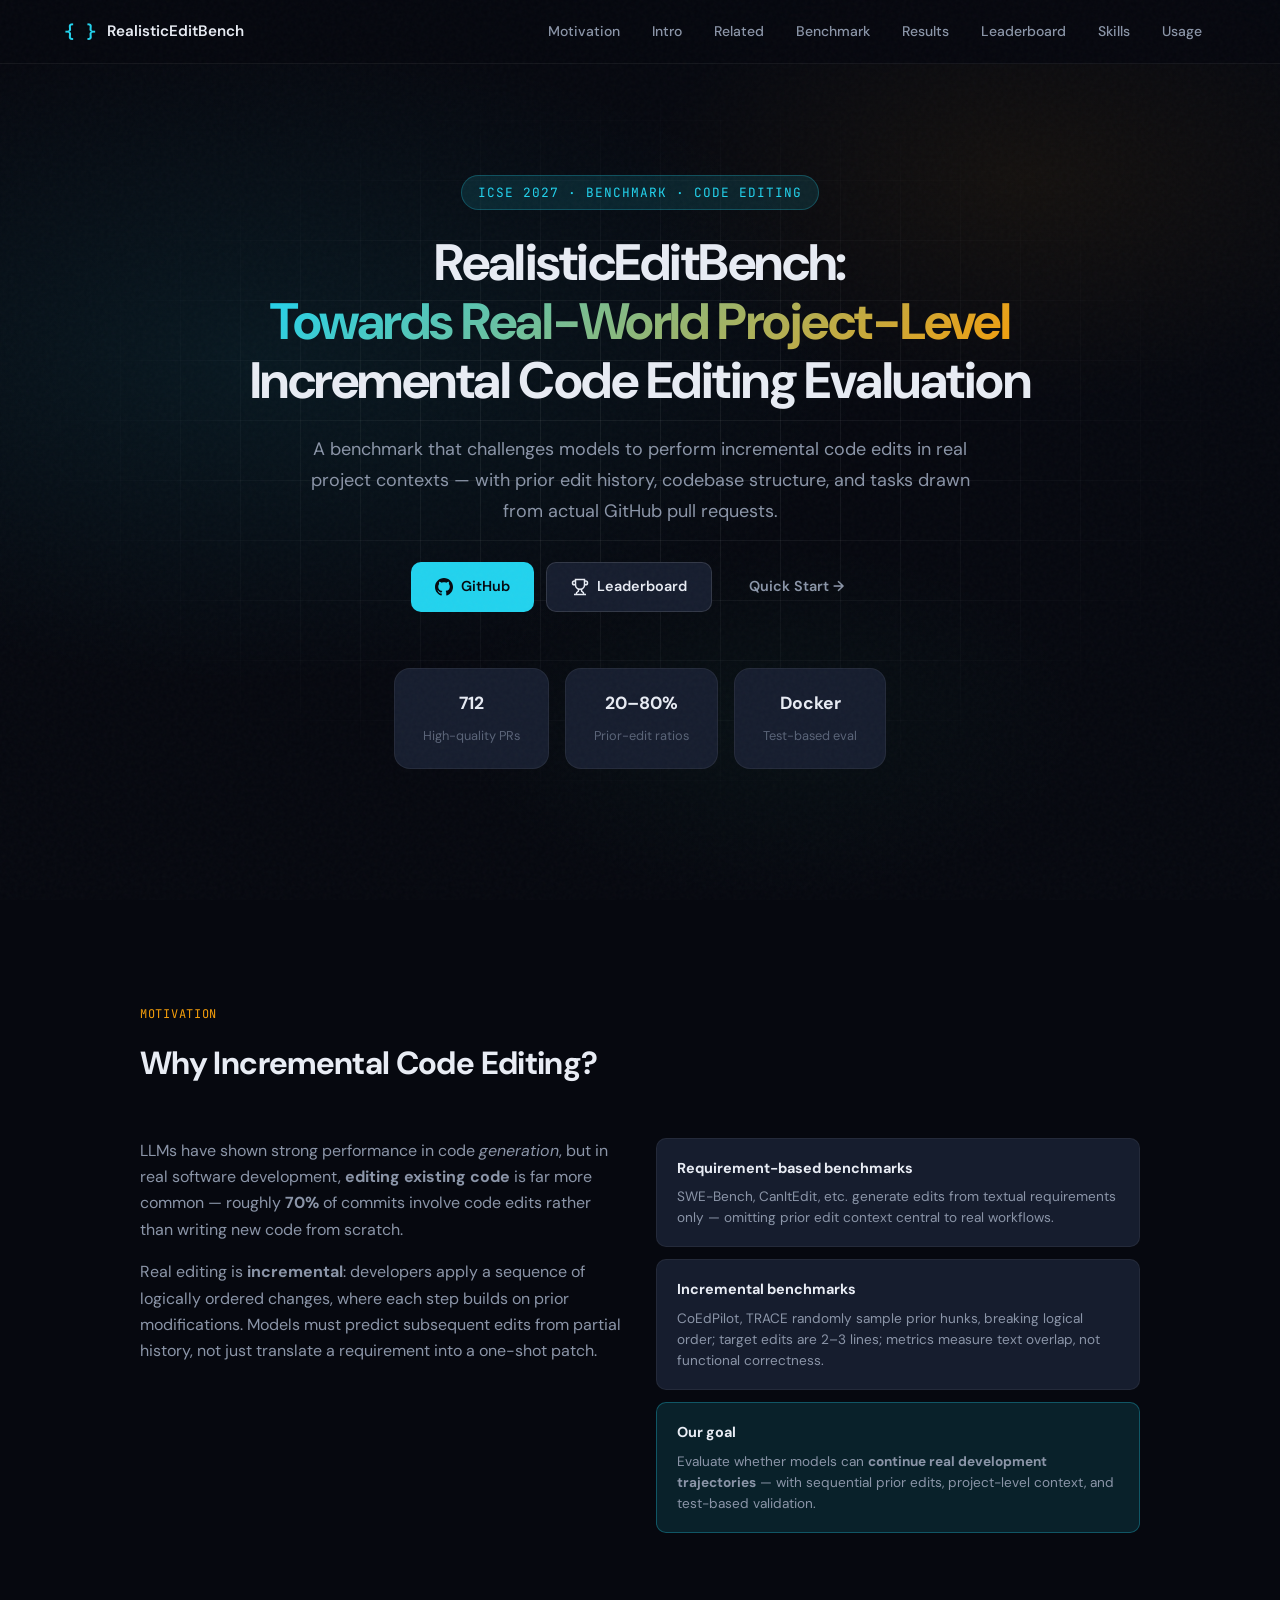
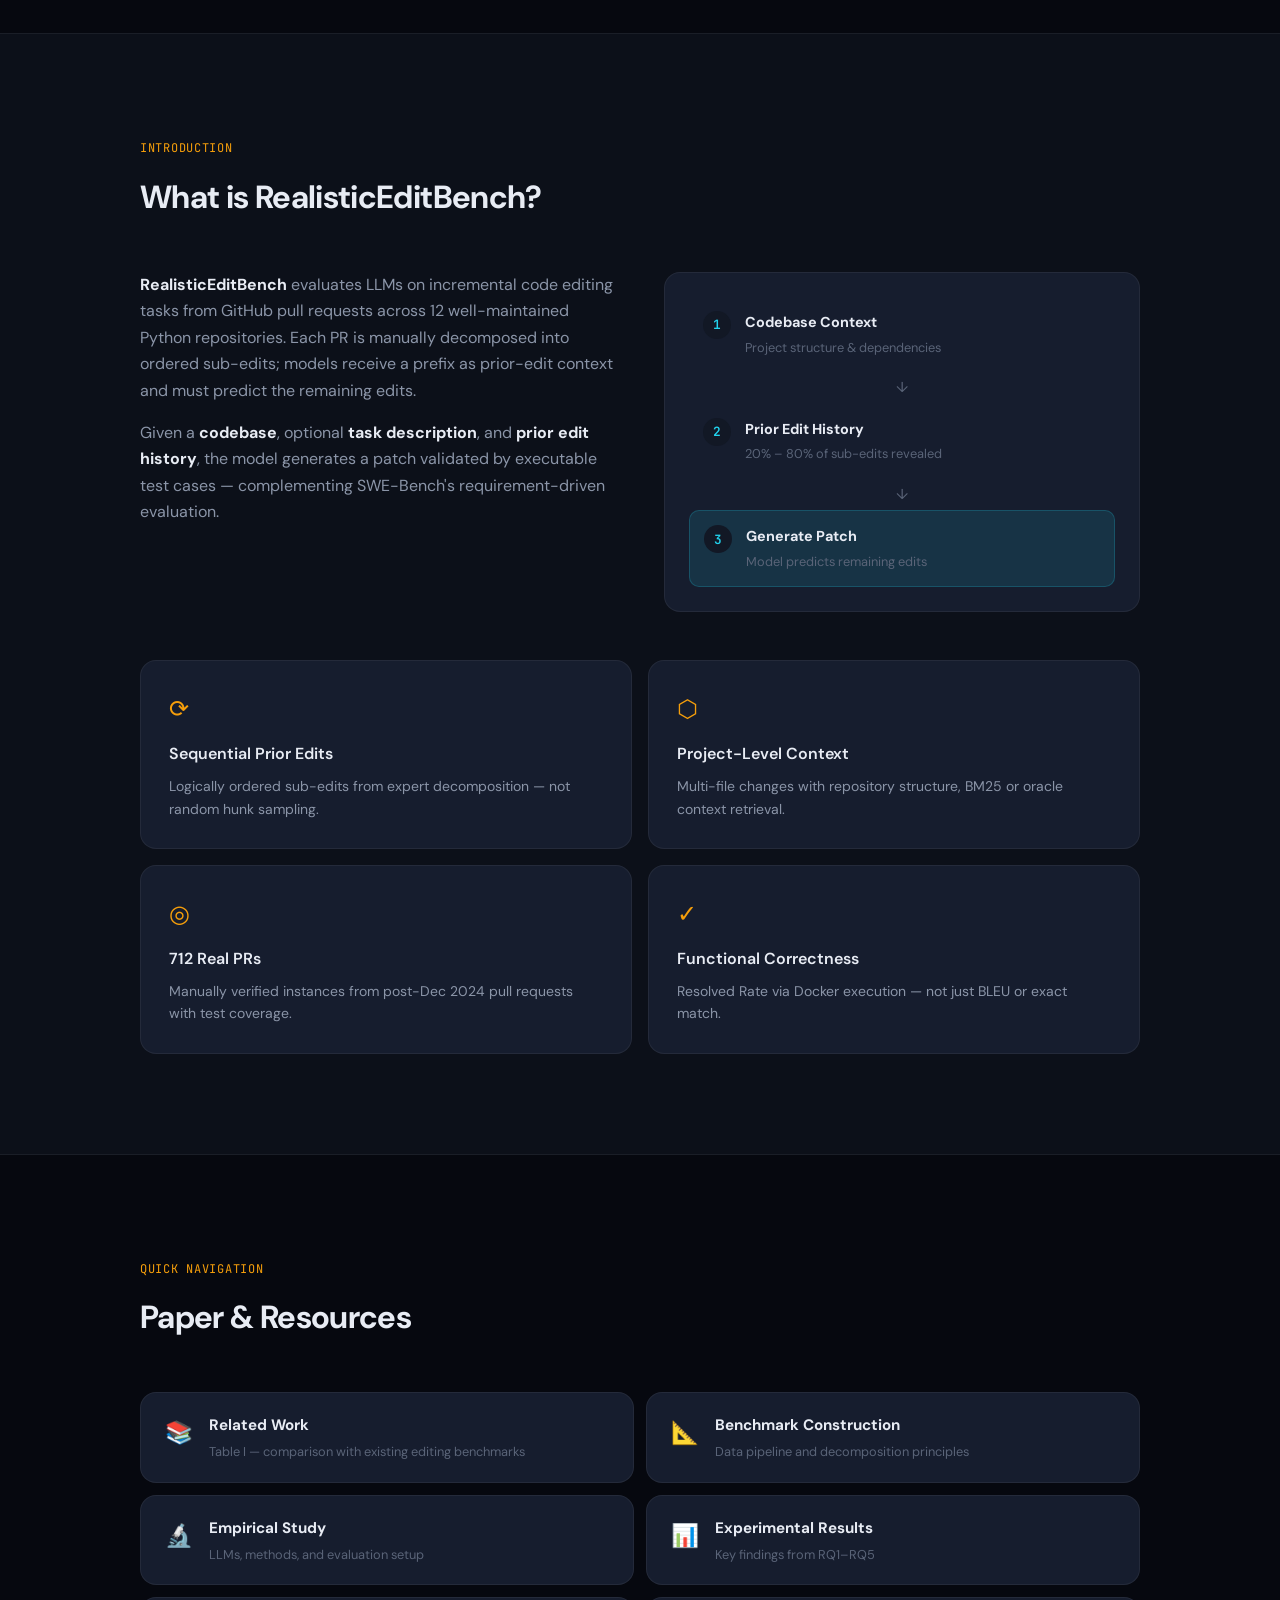
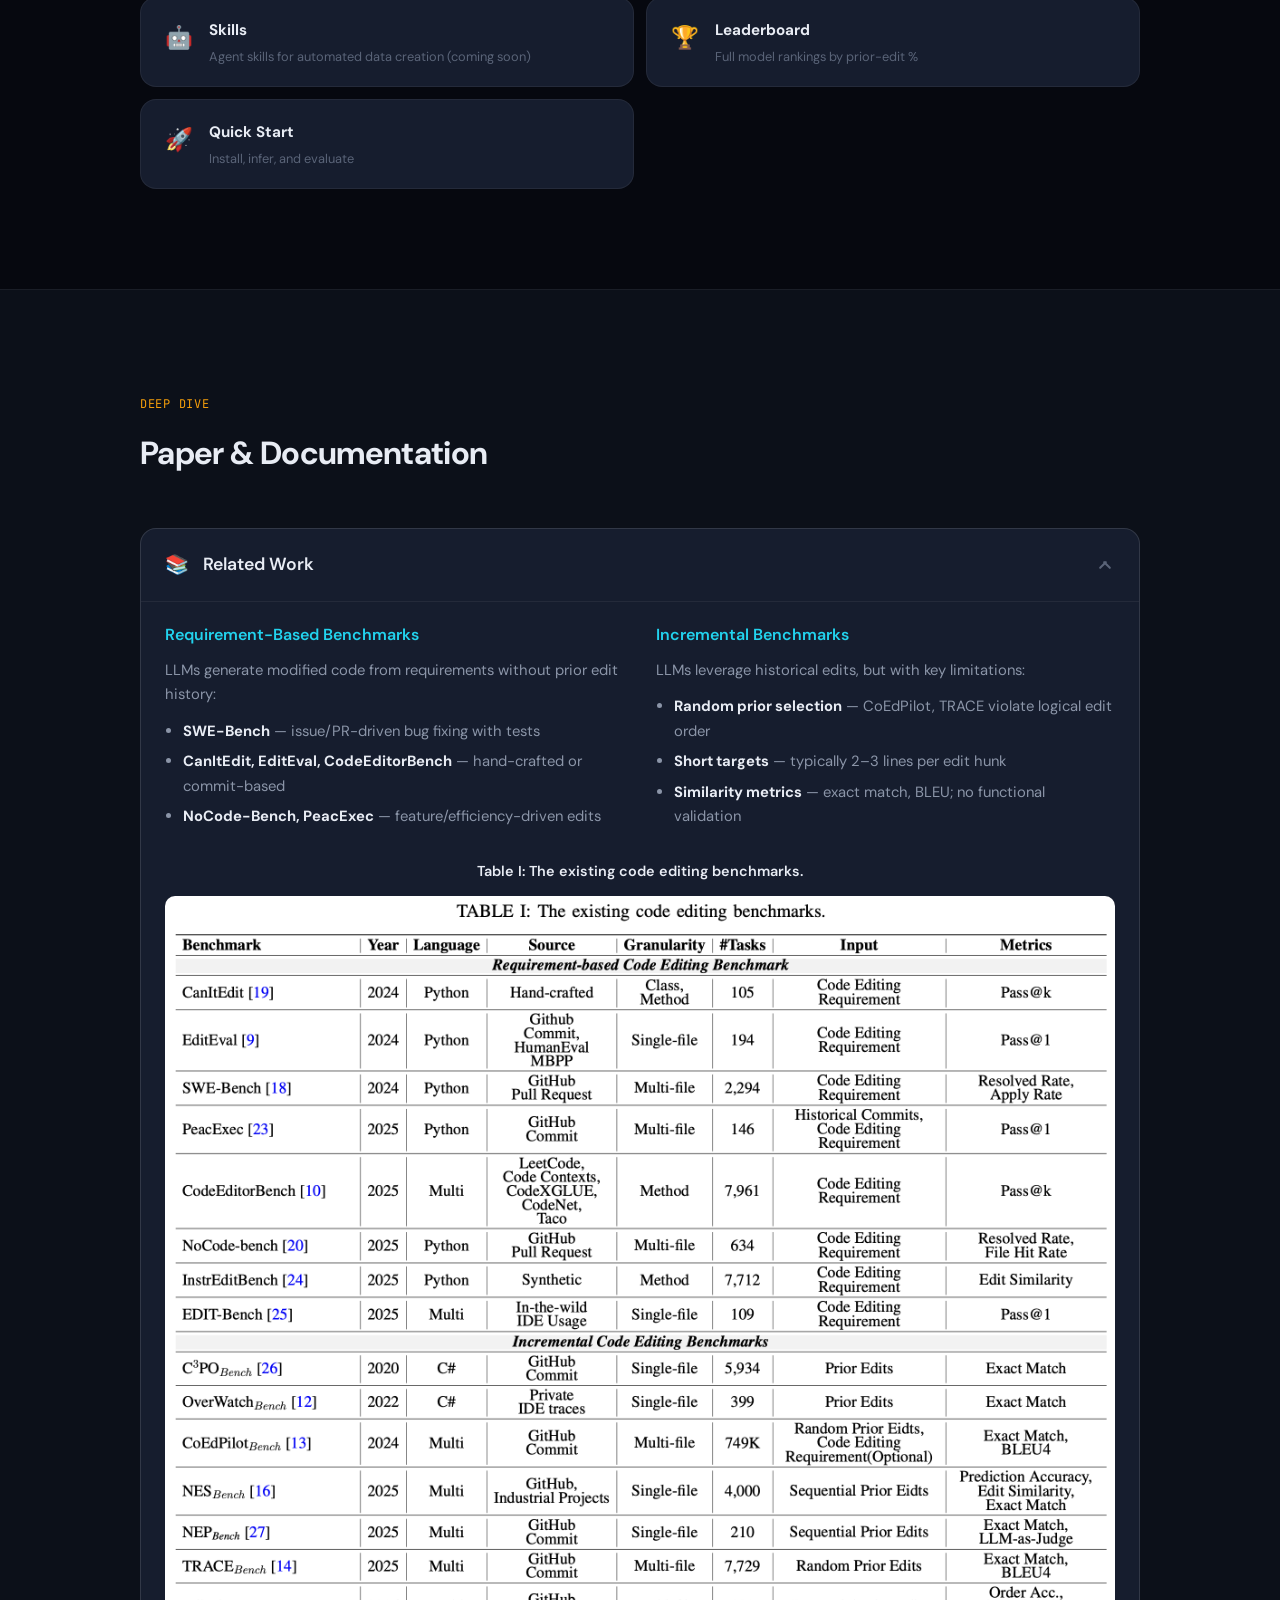
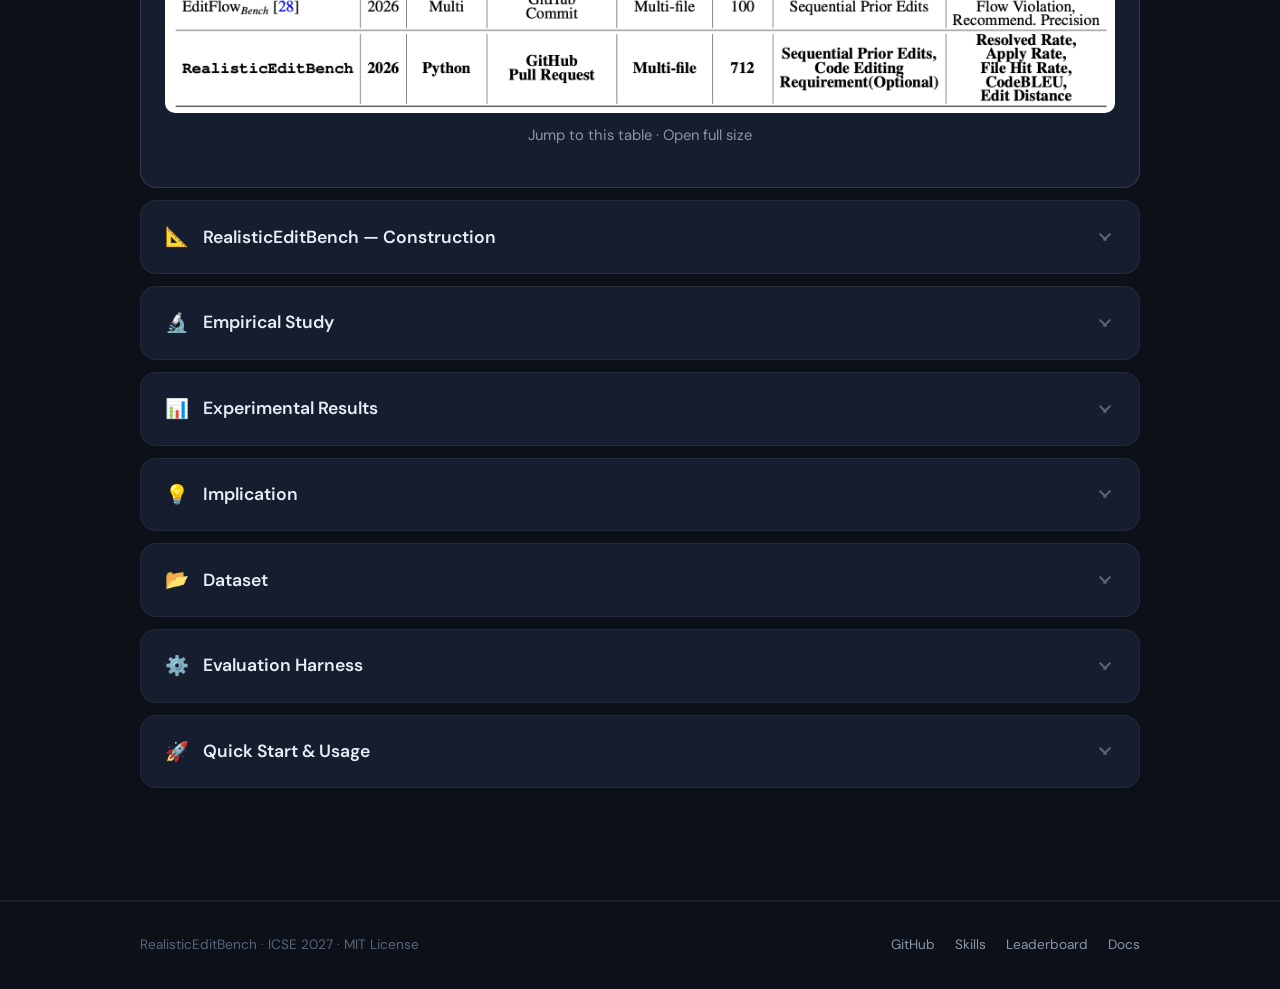
==== commit 99b22449: "Add Skills link to site navigation across all pages." ====
--- a/index.html
+++ b/index.html
@@ -29,6 +29,7 @@
                 <li><a href="#benchmark">Benchmark</a></li>
                 <li><a href="#results">Results</a></li>
                 <li><a href="leaderboard.html">Leaderboard</a></li>
+                <li><a href="skills/">Skills</a></li>
                 <li><a href="#usage">Usage</a></li>
             </ul>
         </div>
@@ -212,6 +213,10 @@
                     <a href="#results" class="nav-map-item">
                         <span class="nav-map-icon">📊</span>
                         <div><strong>Experimental Results</strong><p>Key findings from RQ1–RQ5</p></div>
+                    </a>
+                    <a href="skills/" class="nav-map-item">
+                        <span class="nav-map-icon">🤖</span>
+                        <div><strong>Skills</strong><p>Agent skills for automated data creation (coming soon)</p></div>
                     </a>
                     <a href="leaderboard.html" class="nav-map-item">
                         <span class="nav-map-icon">🏆</span>
@@ -507,6 +512,7 @@
             <p>RealisticEditBench · ICSE 2027 · MIT License</p>
             <div class="footer-links">
                 <a href="https://github.com/Anonymity-hub/RealisticEditBench" target="_blank" rel="noopener">GitHub</a>
+                <a href="skills/">Skills</a>
                 <a href="leaderboard.html">Leaderboard</a>
                 <a href="#usage">Docs</a>
             </div>
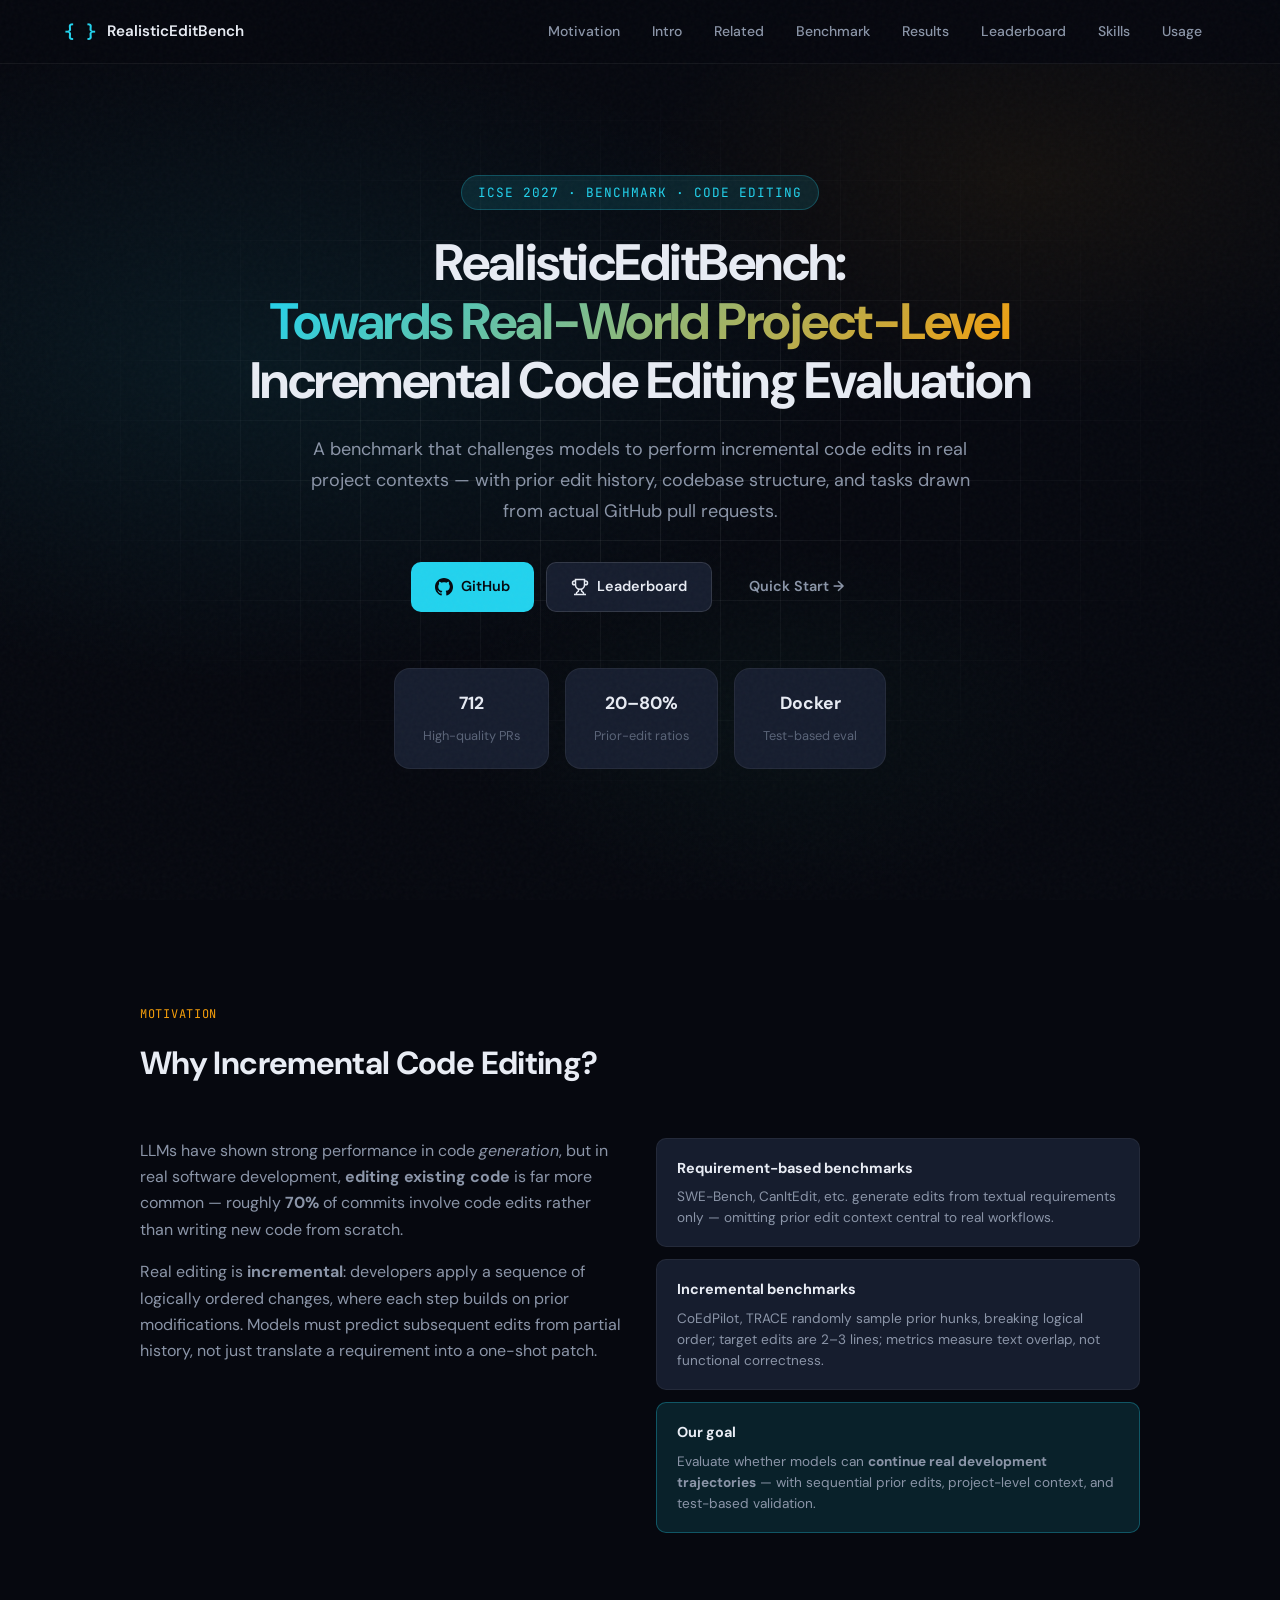
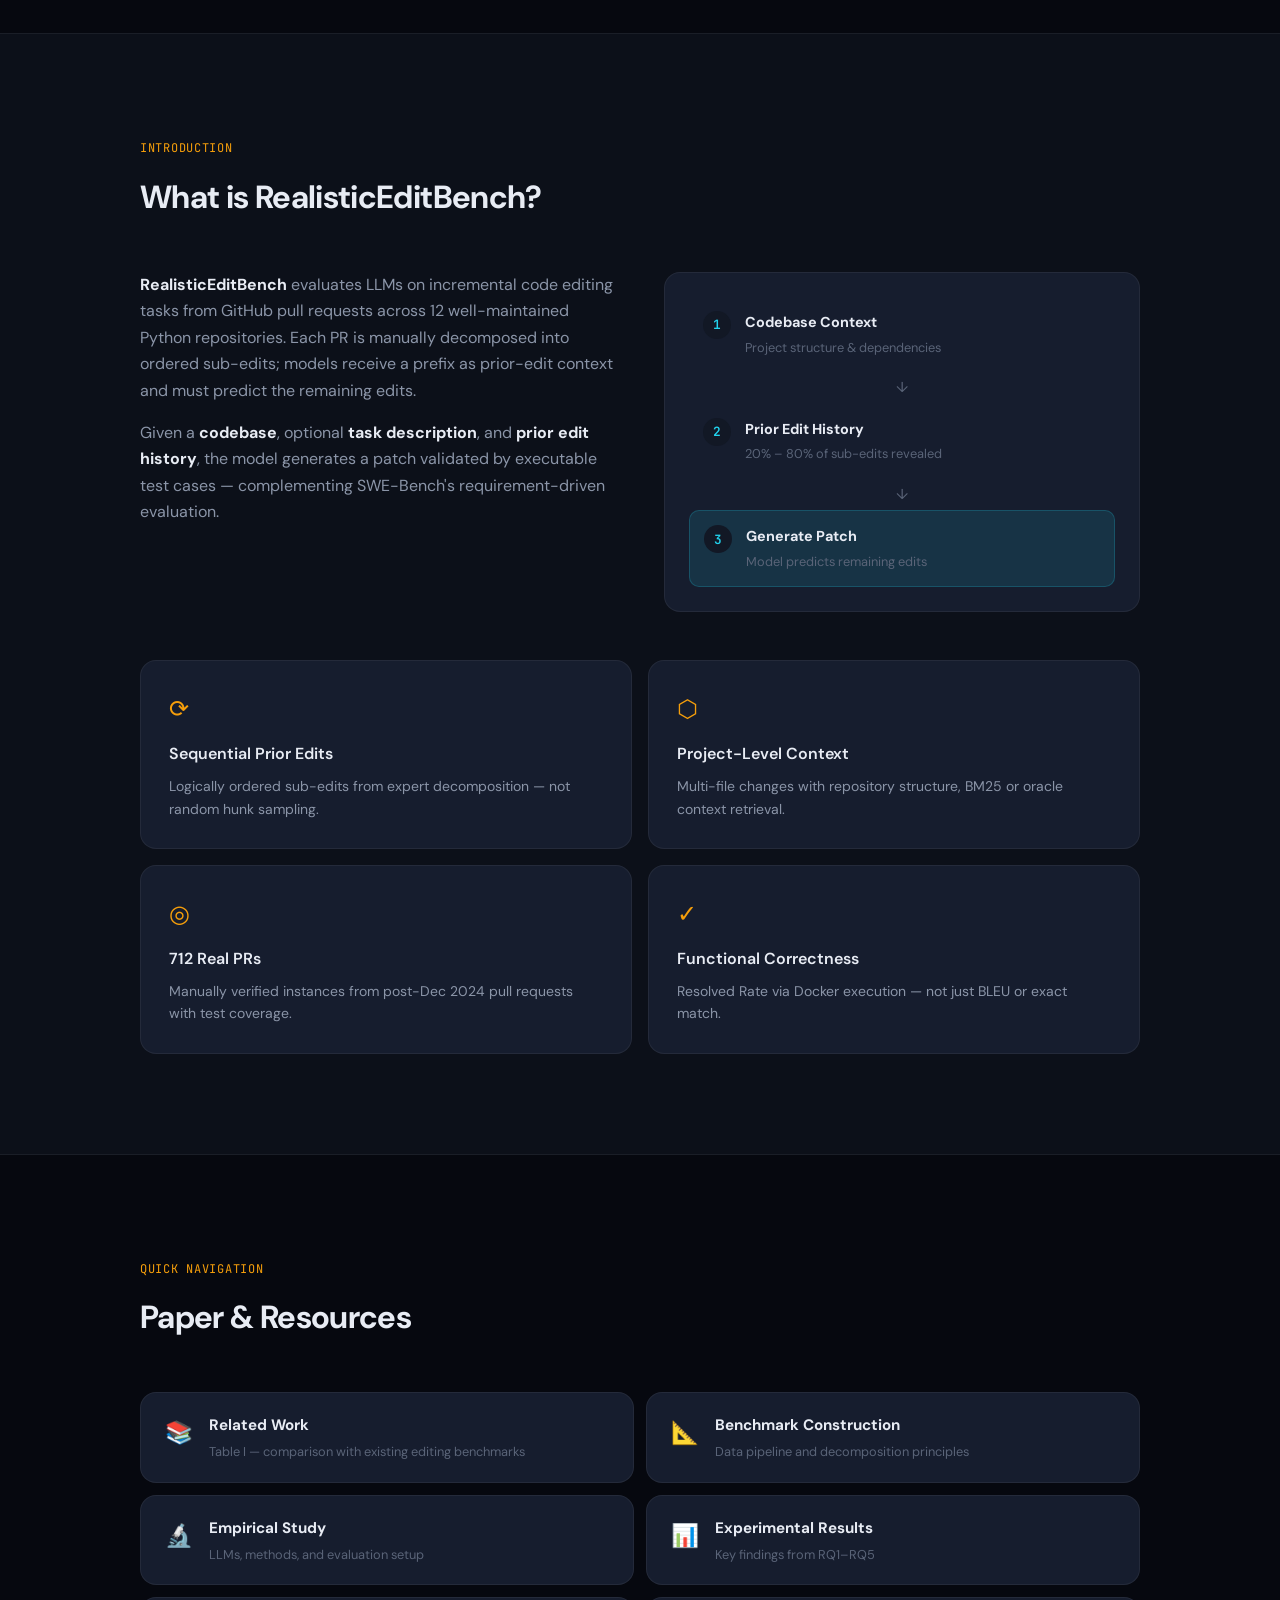
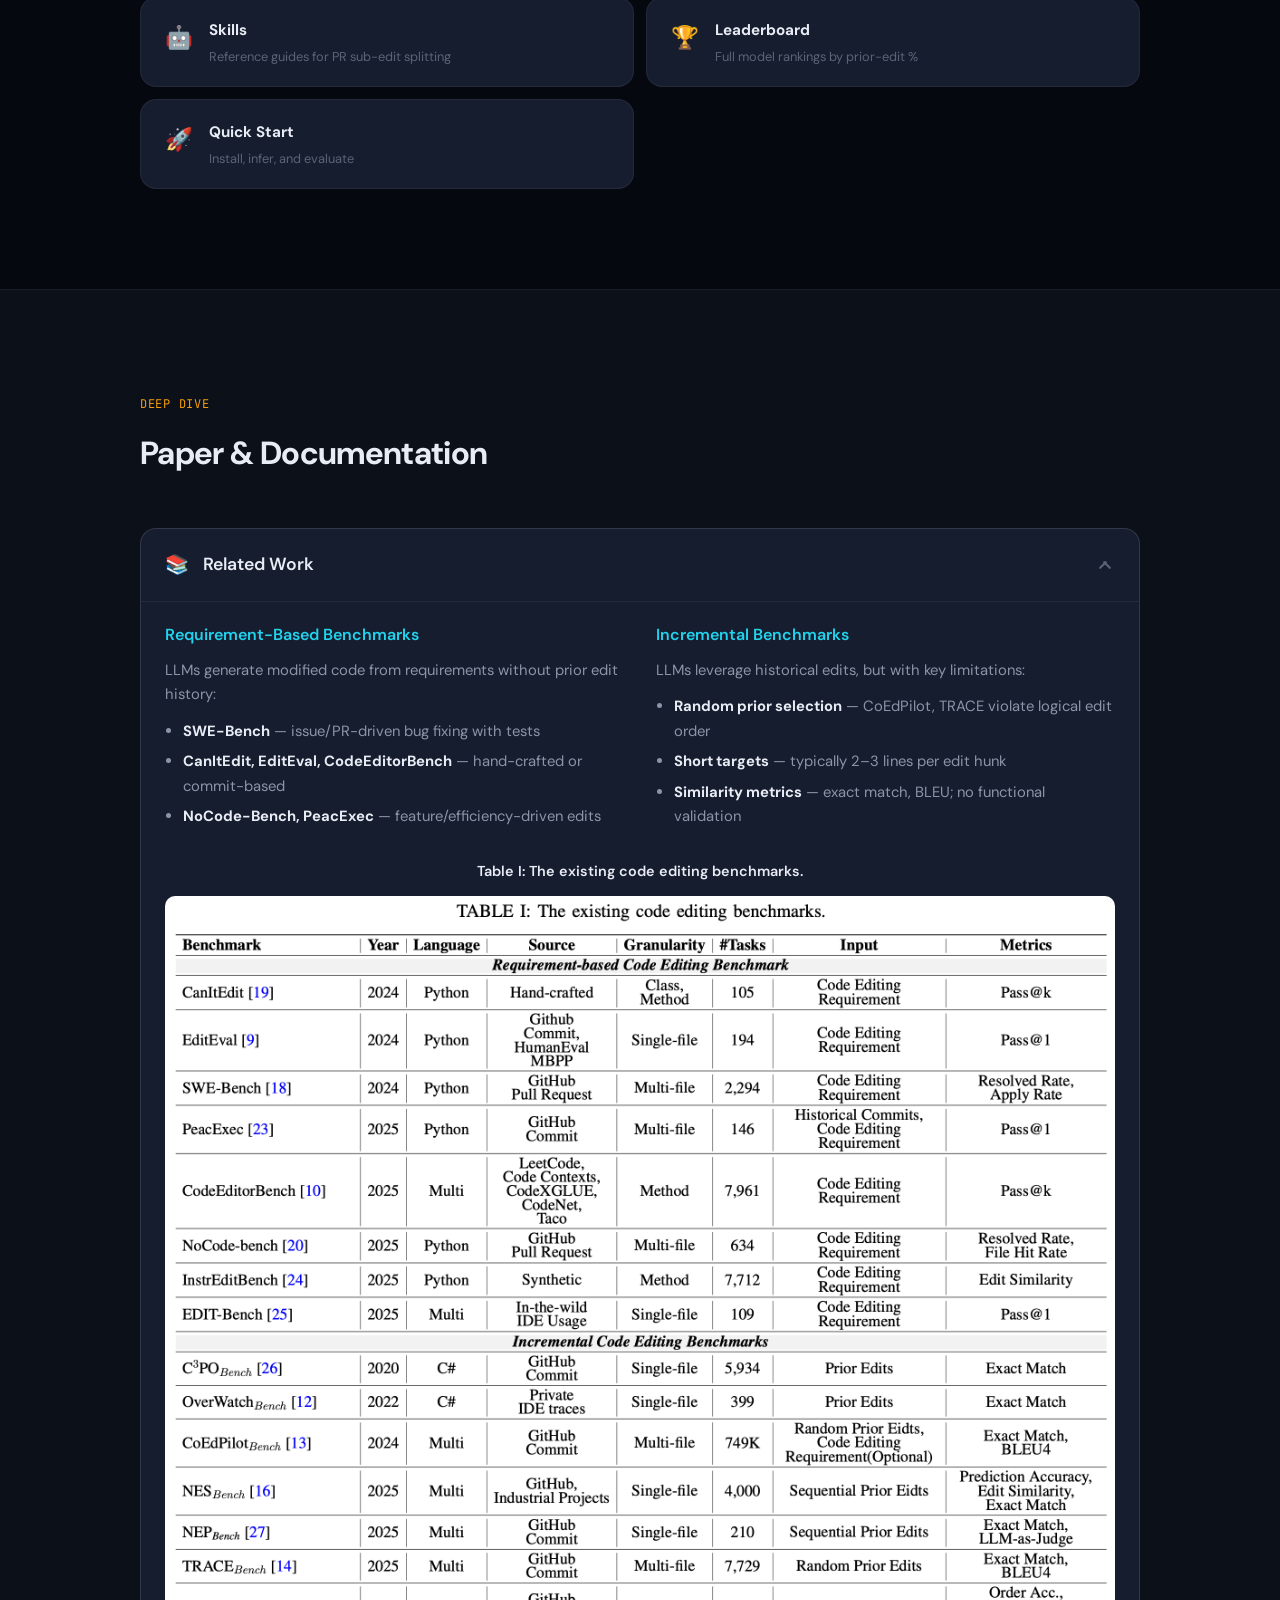
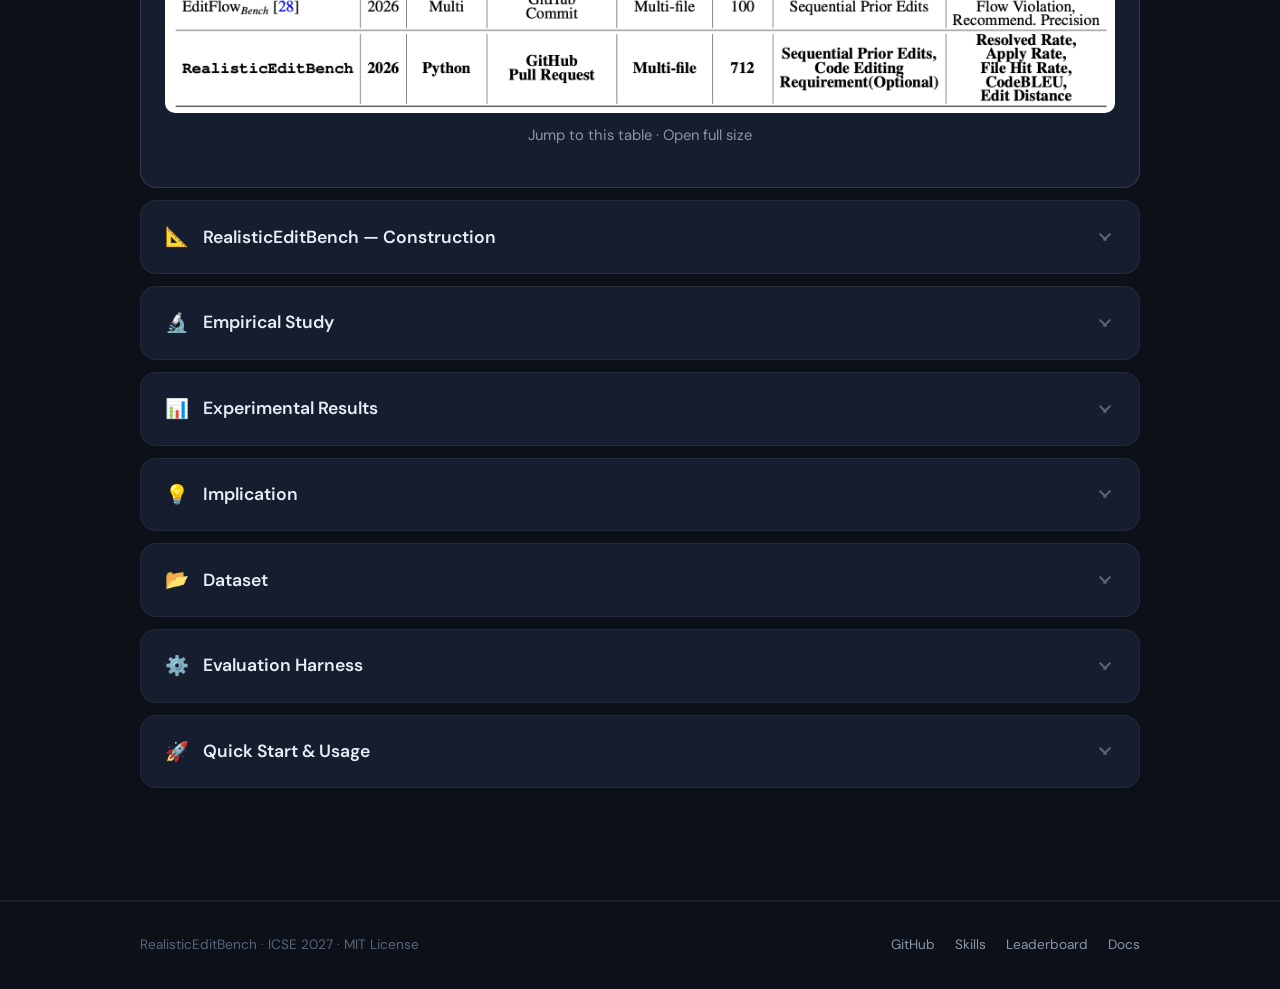
==== commit f1038ae1: "Fix leaderboard data, add org logos, and add standalone skills page." ====
--- a/index.html
+++ b/index.html
@@ -5,7 +5,7 @@
     <meta name="viewport" content="width=device-width, initial-scale=1.0">
     <title>RealisticEditBench — Project-Level Incremental Code Editing</title>
     <meta name="description" content="A benchmark for evaluating LLMs on real-world project-level incremental code editing tasks from GitHub pull requests.">
-    <link rel="stylesheet" href="styles.css?v=2">
+    <link rel="stylesheet" href="styles.css?v=3">
     <link rel="preconnect" href="https://fonts.googleapis.com">
     <link rel="preconnect" href="https://fonts.gstatic.com" crossorigin>
     <link href="https://fonts.googleapis.com/css2?family=DM+Sans:ital,opsz,wght@0,9..40,400;0,9..40,500;0,9..40,600;0,9..40,700;1,9..40,400&family=JetBrains+Mono:wght@400;500;600&display=swap" rel="stylesheet">
@@ -216,7 +216,7 @@
                     </a>
                     <a href="skills/" class="nav-map-item">
                         <span class="nav-map-icon">🤖</span>
-                        <div><strong>Skills</strong><p>Agent skills for automated data creation (coming soon)</p></div>
+                        <div><strong>Skills</strong><p>Reference guides for PR sub-edit splitting</p></div>
                     </a>
                     <a href="leaderboard.html" class="nav-map-item">
                         <span class="nav-map-icon">🏆</span>
@@ -309,6 +309,15 @@
                             <article class="bento-card"><h3>Atomic Intent</h3><p>Each sub-edit = one core editing intent.</p></article>
                             <article class="bento-card"><h3>Logical Dependency</h3><p>Subsequent edits build on earlier ones.</p></article>
                             <article class="bento-card"><h3>Cognitive Load Stratification</h3><p>Low-load ops → prior edits; high-load reasoning → targets.</p></article>
+                        </div>
+
+                        <div class="construction-note">
+                            <p>
+                                We additionally provide <a href="skills/">reference skills</a> that document how to split
+                                PR-level diffs into sub-edits, aligned with the decomposition principles above.
+                                These are offered for reference only — all 712 benchmark instances were constructed and
+                                verified through manual curation.
+                            </p>
                         </div>
 
                         <h3>Benchmark Statistics</h3>
--- a/styles.css
+++ b/styles.css
@@ -1074,7 +1074,421 @@
     color: var(--accent-cyan);
 }
 
-/* ===== Skills placeholder ===== */
+/* ===== Skills section ===== */
+.skills-hero {
+    display: flex;
+    align-items: flex-start;
+    justify-content: space-between;
+    gap: 32px;
+    margin-bottom: 36px;
+    flex-wrap: wrap;
+}
+
+.skills-hero-text {
+    flex: 1;
+    min-width: 280px;
+}
+
+.skills-hero-text h2 {
+    margin-top: 8px;
+}
+
+.skills-lead {
+    max-width: 640px;
+    color: var(--text-secondary);
+    line-height: 1.7;
+    margin-top: 12px;
+    font-size: 1.05rem;
+}
+
+.skills-lead code {
+    font-size: 0.9em;
+    color: var(--accent-cyan);
+}
+
+.skills-github-btn {
+    display: inline-flex;
+    align-items: center;
+    gap: 10px;
+    padding: 12px 20px;
+    background: var(--bg-card);
+    border: 1px solid var(--border-strong);
+    border-radius: var(--radius-md);
+    color: var(--text-primary);
+    font-weight: 600;
+    font-size: 0.9rem;
+    text-decoration: none;
+    transition: all 0.25s;
+    white-space: nowrap;
+    flex-shrink: 0;
+}
+
+.skills-github-btn:hover {
+    border-color: var(--accent-cyan);
+    background: var(--bg-card-hover);
+    transform: translateY(-1px);
+    box-shadow: 0 8px 24px rgba(0, 0, 0, 0.25);
+}
+
+.skills-github-icon {
+    opacity: 0.9;
+}
+
+.skills-pipeline {
+    display: flex;
+    align-items: center;
+    justify-content: center;
+    flex-wrap: wrap;
+    gap: 12px 16px;
+    padding: 20px 24px;
+    margin-bottom: 32px;
+    background: linear-gradient(135deg, rgba(34, 211, 238, 0.06), rgba(245, 158, 11, 0.04));
+    border: 1px solid var(--border);
+    border-radius: var(--radius-lg);
+}
+
+.skills-pipeline-step {
+    display: flex;
+    flex-direction: column;
+    align-items: center;
+    gap: 6px;
+    padding: 12px 20px;
+    background: var(--bg-card);
+    border: 1px solid var(--border);
+    border-radius: var(--radius-md);
+    min-width: 120px;
+}
+
+.skills-pipeline-step-accent {
+    border-color: rgba(34, 211, 238, 0.35);
+    background: rgba(34, 211, 238, 0.06);
+}
+
+.skills-pipeline-step .pipeline-label {
+    font-size: 0.7rem;
+    font-weight: 600;
+    text-transform: uppercase;
+    letter-spacing: 0.06em;
+    color: var(--text-muted);
+}
+
+.skills-pipeline-step code {
+    font-family: var(--font-mono);
+    font-size: 0.85rem;
+    color: var(--accent-amber);
+}
+
+.skills-pipeline-arrow {
+    color: var(--text-muted);
+    font-size: 1.25rem;
+    font-weight: 300;
+}
+
+.skills-page-main {
+    padding: 32px 24px 80px;
+}
+
+.skills-page-toolbar {
+    display: flex;
+    justify-content: flex-end;
+    margin-bottom: 24px;
+}
+
+.construction-note {
+    margin: 24px 0;
+    padding: 16px 20px;
+    background: var(--bg-card);
+    border: 1px solid var(--border);
+    border-left: 3px solid var(--accent-cyan);
+    border-radius: var(--radius-md);
+}
+
+.construction-note p {
+    margin: 0;
+    font-size: 0.9rem;
+    color: var(--text-secondary);
+    line-height: 1.65;
+}
+
+.construction-note a {
+    color: var(--accent-cyan);
+    font-weight: 500;
+    text-decoration: none;
+}
+
+.construction-note a:hover {
+    text-decoration: underline;
+}
+
+.skills-grid {
+    display: grid;
+    grid-template-columns: repeat(2, 1fr);
+    gap: 20px;
+}
+
+.skill-card {
+    position: relative;
+    background: var(--bg-card);
+    border: 1px solid var(--border);
+    border-radius: var(--radius-lg);
+    padding: 28px;
+    transition: border-color 0.3s, transform 0.3s, box-shadow 0.3s;
+    overflow: hidden;
+}
+
+.skill-card::before {
+    content: '';
+    position: absolute;
+    top: 0;
+    left: 0;
+    right: 0;
+    height: 3px;
+    background: linear-gradient(90deg, var(--accent-cyan), var(--accent-amber));
+    opacity: 0;
+    transition: opacity 0.3s;
+}
+
+.skill-card:hover {
+    border-color: var(--border-strong);
+    transform: translateY(-3px);
+    box-shadow: 0 16px 40px rgba(0, 0, 0, 0.2);
+}
+
+.skill-card:hover::before {
+    opacity: 1;
+}
+
+.skill-card-header {
+    display: flex;
+    align-items: center;
+    justify-content: space-between;
+    margin-bottom: 16px;
+}
+
+.skill-badge {
+    display: inline-flex;
+    align-items: center;
+    gap: 8px;
+    padding: 6px 12px;
+    border-radius: 100px;
+    font-size: 0.75rem;
+    font-weight: 600;
+}
+
+.skill-badge-principles {
+    color: var(--accent-cyan);
+    background: rgba(34, 211, 238, 0.1);
+    border: 1px solid rgba(34, 211, 238, 0.2);
+}
+
+.skill-badge-workflow {
+    color: var(--accent-amber);
+    background: var(--accent-amber-dim);
+    border: 1px solid rgba(245, 158, 11, 0.25);
+}
+
+.skill-badge-icon {
+    font-size: 0.9rem;
+    line-height: 1;
+}
+
+.skill-github-link {
+    display: flex;
+    align-items: center;
+    justify-content: center;
+    width: 36px;
+    height: 36px;
+    border-radius: var(--radius-sm);
+    border: 1px solid var(--border);
+    background: var(--bg-surface);
+    opacity: 0.75;
+    transition: all 0.2s;
+}
+
+.skill-github-link:hover {
+    opacity: 1;
+    border-color: var(--border-strong);
+    background: var(--bg-card-hover);
+}
+
+.skill-github-link img {
+    display: block;
+}
+
+.skill-id {
+    display: inline-block;
+    font-family: var(--font-mono);
+    font-size: 0.75rem;
+    color: var(--text-muted);
+    background: var(--bg-surface);
+    padding: 3px 8px;
+    border-radius: 4px;
+    border: 1px solid var(--border);
+    margin-bottom: 10px;
+}
+
+.skill-card h3 {
+    font-size: 1.2rem;
+    font-weight: 600;
+    margin-bottom: 12px;
+    line-height: 1.35;
+}
+
+.skill-desc {
+    font-size: 0.9rem;
+    color: var(--text-secondary);
+    line-height: 1.65;
+    margin-bottom: 20px;
+}
+
+.skill-desc code {
+    font-size: 0.85em;
+    color: var(--accent-cyan);
+}
+
+.skill-highlights {
+    list-style: none;
+    padding: 0;
+    margin: 0 0 20px;
+    display: flex;
+    flex-direction: column;
+    gap: 10px;
+}
+
+.skill-highlights li {
+    position: relative;
+    padding-left: 18px;
+    font-size: 0.85rem;
+    color: var(--text-secondary);
+    line-height: 1.55;
+}
+
+.skill-highlights li::before {
+    content: '›';
+    position: absolute;
+    left: 0;
+    color: var(--accent-cyan);
+    font-weight: 700;
+}
+
+.skill-highlights strong {
+    color: var(--text-primary);
+    font-weight: 600;
+}
+
+.skill-steps {
+    list-style: none;
+    padding: 0;
+    margin: 0 0 20px;
+    display: flex;
+    flex-direction: column;
+    gap: 8px;
+}
+
+.skill-steps li {
+    display: flex;
+    align-items: flex-start;
+    gap: 12px;
+    font-size: 0.85rem;
+    color: var(--text-secondary);
+    line-height: 1.5;
+}
+
+.skill-steps li span {
+    flex-shrink: 0;
+    width: 24px;
+    height: 24px;
+    display: flex;
+    align-items: center;
+    justify-content: center;
+    font-family: var(--font-mono);
+    font-size: 0.7rem;
+    font-weight: 600;
+    color: var(--accent-amber);
+    background: var(--accent-amber-dim);
+    border: 1px solid rgba(245, 158, 11, 0.25);
+    border-radius: 6px;
+}
+
+.skill-steps code {
+    font-size: 0.9em;
+    color: var(--accent-cyan);
+}
+
+.skill-tags {
+    display: flex;
+    flex-wrap: wrap;
+    gap: 8px;
+}
+
+.skill-tag {
+    font-size: 0.7rem;
+    font-weight: 500;
+    color: var(--text-muted);
+    padding: 4px 10px;
+    border-radius: 100px;
+    background: var(--bg-surface);
+    border: 1px solid var(--border);
+}
+
+.skills-footnote {
+    text-align: center;
+    margin-top: 28px;
+    font-size: 0.85rem;
+    color: var(--text-muted);
+    line-height: 1.6;
+}
+
+.skills-footnote code {
+    font-size: 0.9em;
+    color: var(--text-secondary);
+}
+
+.skills-footnote a {
+    color: var(--accent-cyan);
+    text-decoration: none;
+}
+
+.skills-footnote a:hover {
+    text-decoration: underline;
+}
+
+/* Skills redirect page */
+.skills-redirect-main {
+    padding: 48px 24px 80px;
+    text-align: center;
+}
+
+.skills-redirect-card {
+    max-width: 480px;
+    margin: 0 auto;
+    background: var(--bg-card);
+    border: 1px solid var(--border);
+    border-radius: var(--radius-lg);
+    padding: 40px 32px;
+}
+
+.skills-redirect-card p {
+    color: var(--text-secondary);
+    margin: 12px 0 24px;
+}
+
+@media (max-width: 900px) {
+    .skills-grid {
+        grid-template-columns: 1fr;
+    }
+
+    .skills-hero {
+        flex-direction: column;
+    }
+
+    .skills-github-btn {
+        width: 100%;
+        justify-content: center;
+    }
+}
+
+/* ===== Skills placeholder (legacy) ===== */
 .skills-placeholder-main {
     padding: 48px 24px 80px;
 }
@@ -1419,24 +1833,13 @@
     gap: 8px;
 }
 
-.org-icon {
-    width: 24px;
-    height: 24px;
-    border-radius: 5px;
-    display: inline-flex;
-    align-items: center;
-    justify-content: center;
-    font-weight: 700;
-    font-size: 0.65rem;
-    color: white;
-}
-
-.org-icon.openai { background: linear-gradient(135deg, #10a37f, #1a7f72); }
-.org-icon.anthropic { background: linear-gradient(135deg, #d97757, #b45309); }
-.org-icon.google { background: linear-gradient(135deg, #4285f4, #1a73e8); }
-.org-icon.meta { background: linear-gradient(135deg, #1877f2, #0d47a1); }
-.org-icon.deepseek { background: linear-gradient(135deg, #1e40af, #1e3a8a); }
-.org-icon.other { background: linear-gradient(135deg, #6366f1, #4f46e5); }
+.org-logo-img {
+    width: 22px;
+    height: 22px;
+    border-radius: 4px;
+    object-fit: contain;
+    flex-shrink: 0;
+}
 
 .details-link {
     color: var(--accent-cyan);
